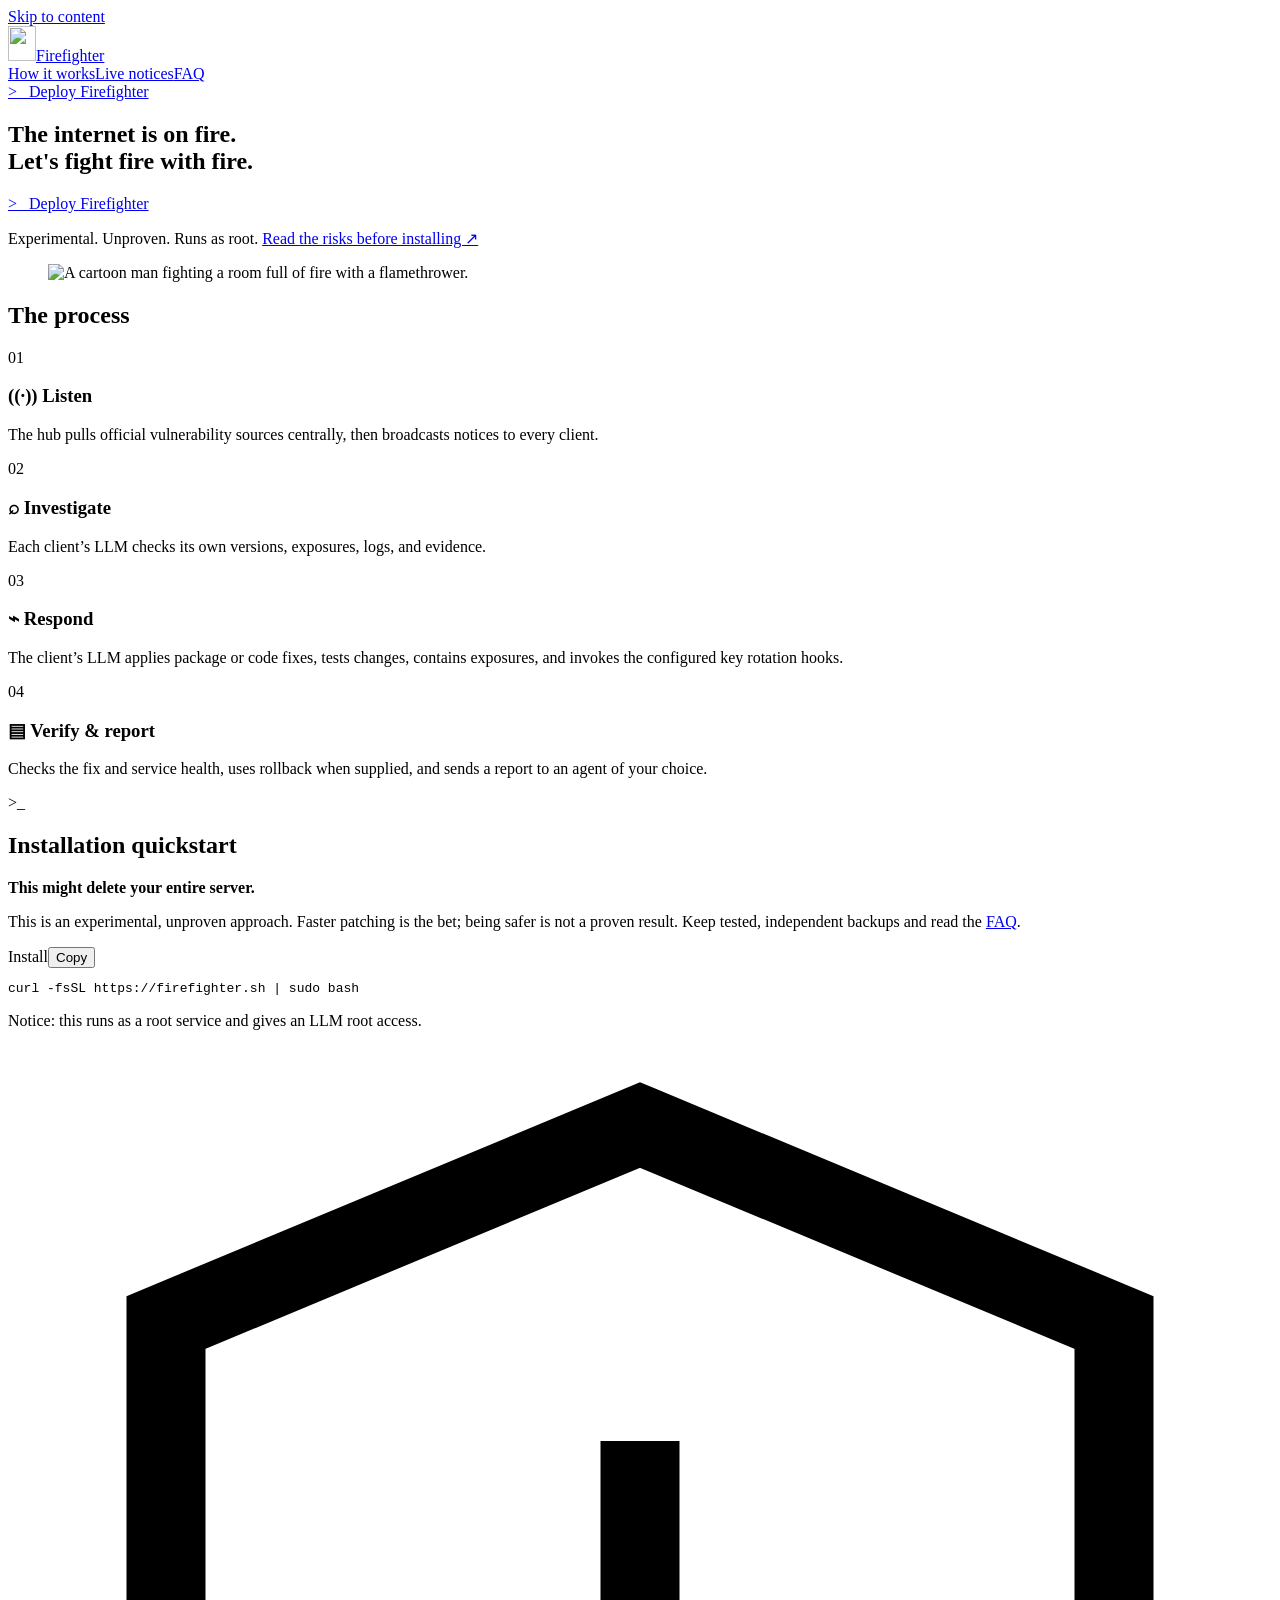
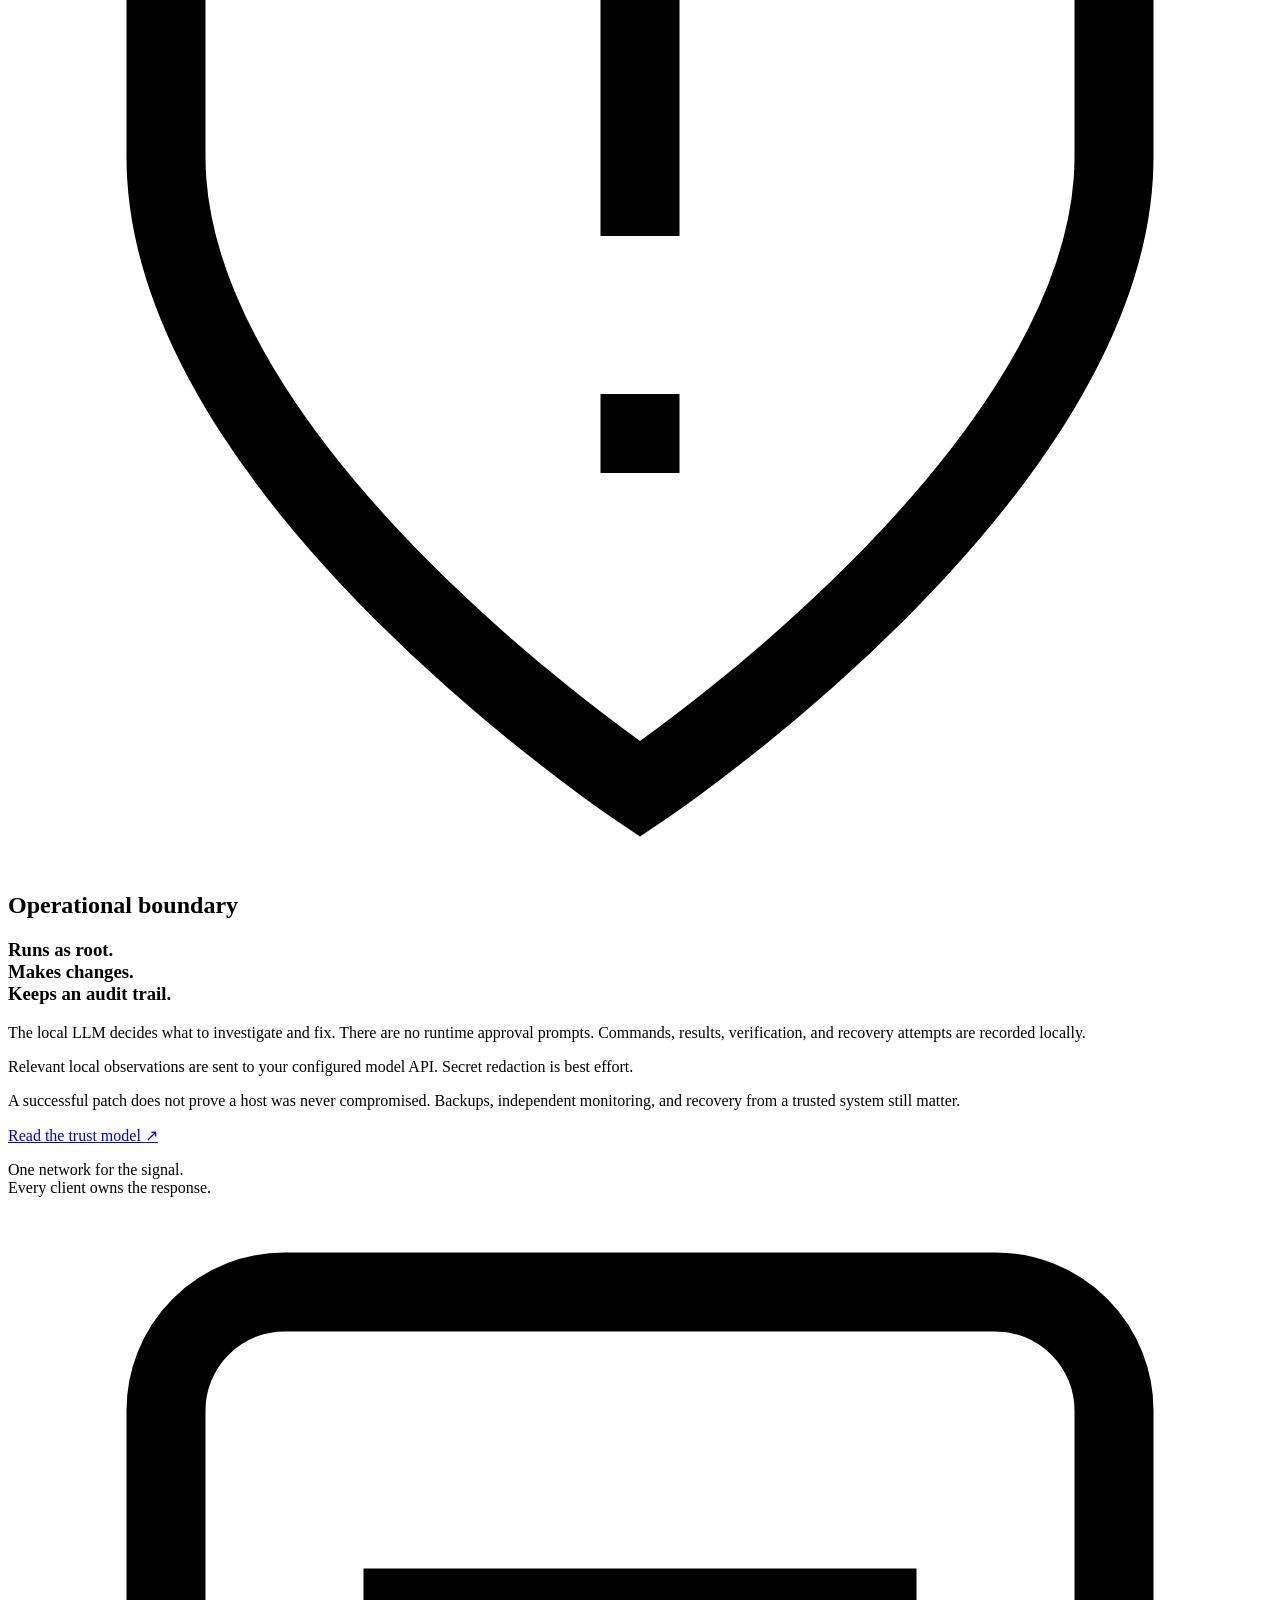
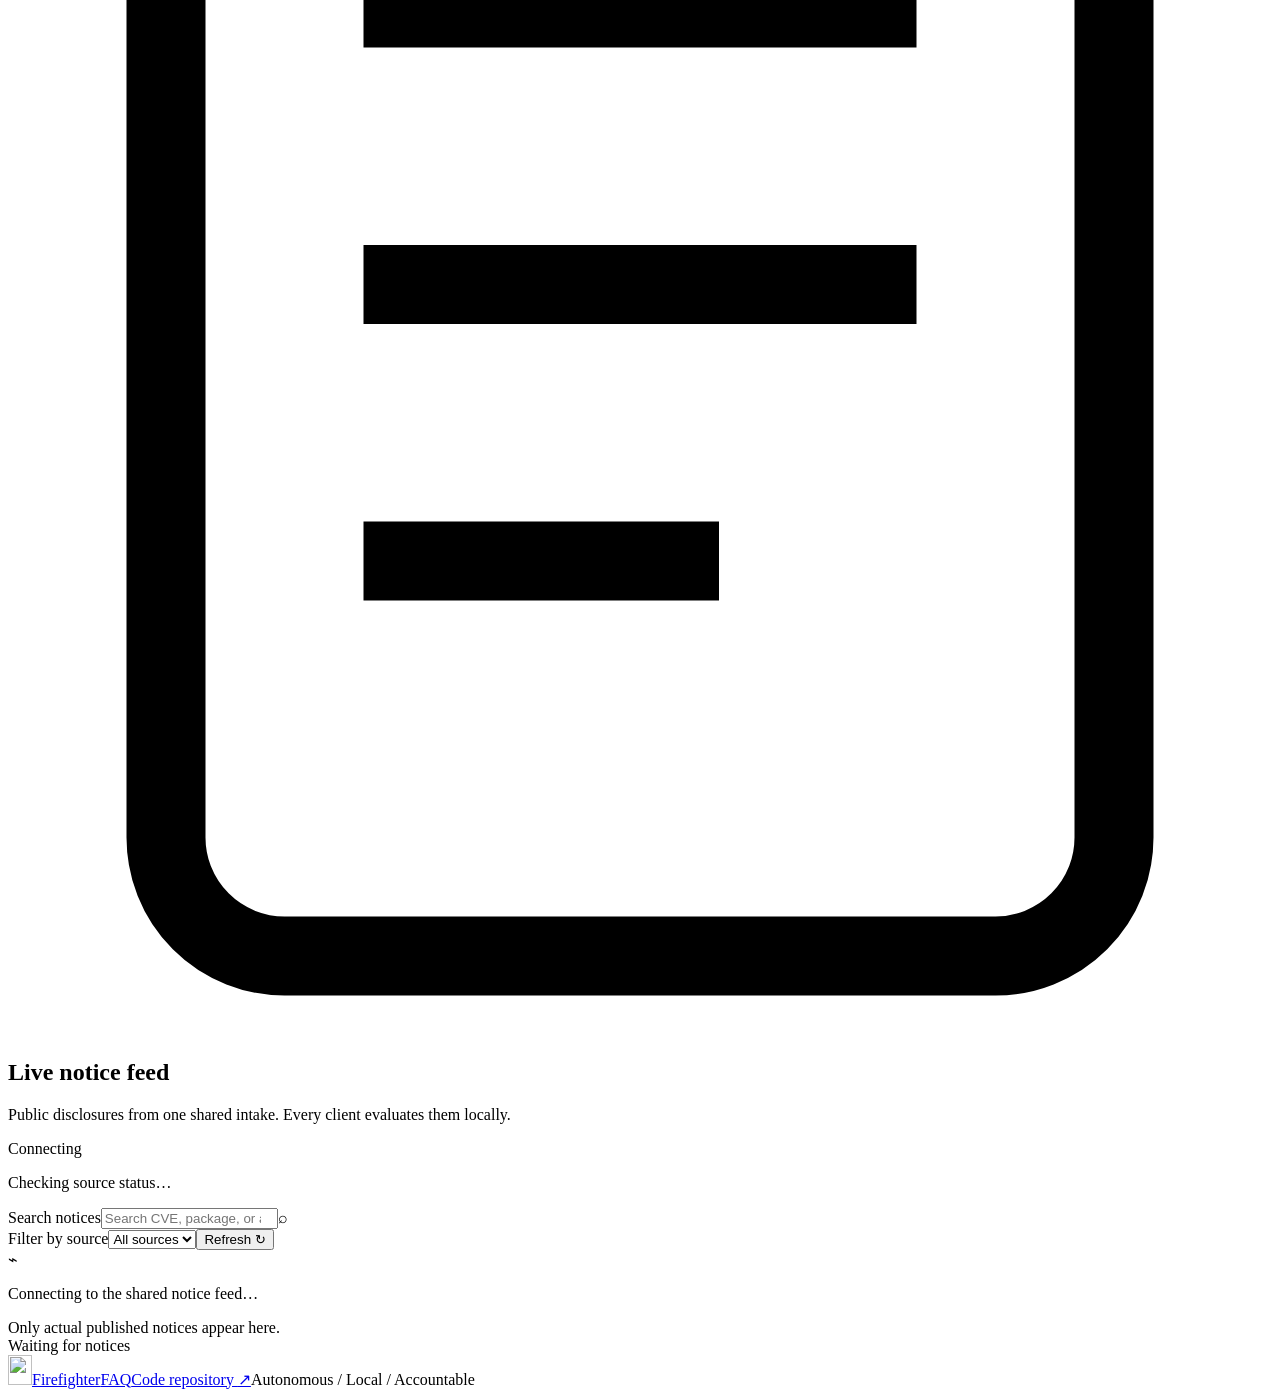
==== web/index.html @ e380c214 "Remove secondary homepage hero button" ====
<!doctype html>
<html lang="en">
<head>
  <meta charset="utf-8">
  <meta name="viewport" content="width=device-width, initial-scale=1">
  <meta name="theme-color" content="#10100e">
  <meta name="description" content="Firefighter is an autonomous defender. Shared vulnerability notices. Independent local investigation, patching, verification, and reporting.">
  <title>Firefighter</title>
  <link rel="icon" type="image/svg+xml" href="/assets/flame.svg">
  <link rel="stylesheet" href="/styles.css">
  <script src="/app.js" defer></script>
</head>
<body>
  <a class="skip-link" href="#main">Skip to content</a>
  <header class="site-header">
    <div class="header-inner">
      <a class="brand" href="#" aria-label="Firefighter home"><img src="/assets/flame.svg" width="28" height="35" alt=""><span>Firefighter</span></a>
      <nav aria-label="Main navigation"><a href="#how-it-works">How it works</a><a href="#live-notices">Live notices</a><a href="/faq/">FAQ</a></nav>
      <a class="button button-primary header-cta" href="#get-started"><span aria-hidden="true">&gt;_</span> Deploy Firefighter</a>
    </div>
  </header>

  <main id="main" class="container">
    <section class="hero" aria-labelledby="hero-title">
      <div class="hero-copy">
        <h1 id="hero-title">The internet is on fire.<br>Let's fight fire <span>with fire.</span></h1>
        <div class="hero-actions"><a class="button button-primary" href="#get-started"><span aria-hidden="true">&gt;_</span> Deploy Firefighter</a></div>
        <p class="hero-risk">Experimental. Unproven. Runs as root. <a href="/faq/">Read the risks before installing ↗</a></p>
      </div>
      <figure class="hero-art">
        <img src="/assets/fight-fire-with-fire.png" width="2048" height="2048" fetchpriority="high" alt="A cartoon man fighting a room full of fire with a flamethrower.">
      </figure>
    </section>


    <section class="process-section" id="how-it-works" aria-labelledby="process-title">
      <div class="process"><h2 class="eyebrow ruled" id="process-title">The process</h2><div class="process-steps">
        <article><span class="step-number">01</span><h3><span aria-hidden="true">((·))</span> Listen</h3><p>The hub pulls official vulnerability sources centrally, then broadcasts notices to every client.</p></article>
        <article><span class="step-number">02</span><h3><span aria-hidden="true">⌕</span> Investigate</h3><p>Each client’s LLM checks its own versions, exposures, logs, and evidence.</p></article>
        <article><span class="step-number">03</span><h3><span aria-hidden="true">⌁</span> Respond</h3><p>The client’s LLM applies package or code fixes, tests changes, contains exposures, and invokes the configured key rotation hooks.</p></article>
        <article><span class="step-number">04</span><h3><span aria-hidden="true">▤</span> Verify &amp; report</h3><p>Checks the fix and service health, uses rollback when supplied, and sends a report to an agent of your choice.</p></article>
      </div></div>
    </section>

    <section class="deployment" id="get-started" aria-labelledby="deployment-title">
      <div class="quickstart"><div class="section-heading"><span class="terminal-icon" aria-hidden="true">&gt;_</span><h2 class="eyebrow ruled" id="deployment-title">Installation quickstart</h2></div>
        <div class="install-warning"><strong>This might delete your entire server.</strong><p>This is an experimental, unproven approach. Faster patching is the bet; being safer is not a proven result. Keep tested, independent backups and read the <a href="/faq/">FAQ</a>.</p></div>
        <div class="setup-panel"><div class="code-heading"><span>Install</span><button type="button" class="copy-button" data-copy="install-code">Copy</button></div><pre><code id="install-code">curl -fsSL https://firefighter.sh | sudo bash</code></pre><p class="setup-note">Notice: this runs as a root service and gives an LLM root access.</p></div>
      </div>
      <aside class="operational-boundary"><div class="section-heading"><svg class="outline-icon" viewBox="0 0 32 36" aria-hidden="true"><path d="m16 2 12 5v11c0 8-12 16-12 16S4 26 4 18V7Z" fill="none" stroke="currentColor" stroke-width="2"/><path d="M16 10v10m0 4v2" stroke="currentColor" stroke-width="2"/></svg><h2 class="eyebrow ruled">Operational boundary</h2></div><h3>Runs as root.<br>Makes changes.<br>Keeps an audit trail.</h3><p>The local LLM decides what to investigate and fix. There are no runtime approval prompts. Commands, results, verification, and recovery attempts are recorded locally.</p><p>Relevant local observations are sent to your configured model API. Secret redaction is best effort.</p><p>A successful patch does not prove a host was never compromised. Backups, independent monitoring, and recovery from a trusted system still matter.</p><a class="text-link" href="https://github.com/jjcm/firefighter/blob/main/docs/threat-model.md" target="_blank" rel="noopener noreferrer">Read the trust model <span aria-hidden="true">↗</span></a></aside>
    </section>
    <section class="closing-line" aria-label="Architecture boundary"><p>One network for the signal.<br><span>Every client owns the response.</span></p></section>

    <section class="notice-panel" id="live-notices" aria-labelledby="notices-title">
      <div class="notice-heading"><div class="section-heading"><svg class="outline-icon" viewBox="0 0 32 36" aria-hidden="true"><g fill="none" stroke="currentColor" stroke-width="2"><rect x="4" y="2" width="24" height="32" rx="3"/><path d="M9 10h14M9 17h14M9 24h9"/></g></svg><div><h2 id="notices-title">Live notice feed</h2><p>Public disclosures from one shared intake. Every client evaluates them locally.</p></div></div><span class="feed-state" id="feed-state"><span class="status-dot pending" aria-hidden="true"></span>Connecting</span></div>
      <div class="feed-sources" aria-label="Active vulnerability sources"><div id="source-status-list" class="source-status-list"><p class="muted">Checking source status…</p></div></div>
      <div class="feed-controls"><div class="search-wrap"><label class="visually-hidden" for="notice-search">Search notices</label><input id="notice-search" type="search" placeholder="Search CVE, package, or advisory…" maxlength="120" autocomplete="off"><span aria-hidden="true">⌕</span></div><label class="visually-hidden" for="source-filter">Filter by source</label><select id="source-filter"><option value="">All sources</option></select><button id="refresh-notices" class="text-button" type="button">Refresh <span aria-hidden="true">↻</span></button></div>
      <div class="notice-list" id="notice-list"><div class="feed-placeholder"><span class="loading-mark" aria-hidden="true">⌁</span><p>Connecting to the shared notice feed…</p><span>Only actual published notices appear here.</span></div></div>
      <div class="feed-footer"><span id="feed-result" role="status" aria-live="polite">Waiting for notices</span><button id="show-more" class="text-button" type="button" hidden>Show more <span aria-hidden="true">↓</span></button></div>
      <noscript><p class="noscript">Enable JavaScript to view the live notice feed.</p></noscript>
    </section>
  </main>

  <footer class="container site-footer"><a class="brand" href="#"><img src="/assets/flame.svg" width="24" height="30" alt=""><span>Firefighter</span></a><a href="/faq/" class="footer-faq">FAQ</a><a href="https://github.com/jjcm/firefighter" target="_blank" rel="noopener noreferrer">Code repository <span aria-hidden="true">↗</span></a><span class="footer-motto">Autonomous / Local / Accountable</span></footer>
  <div class="visually-hidden" id="copy-status" role="status" aria-live="polite"></div>
</body>
</html>
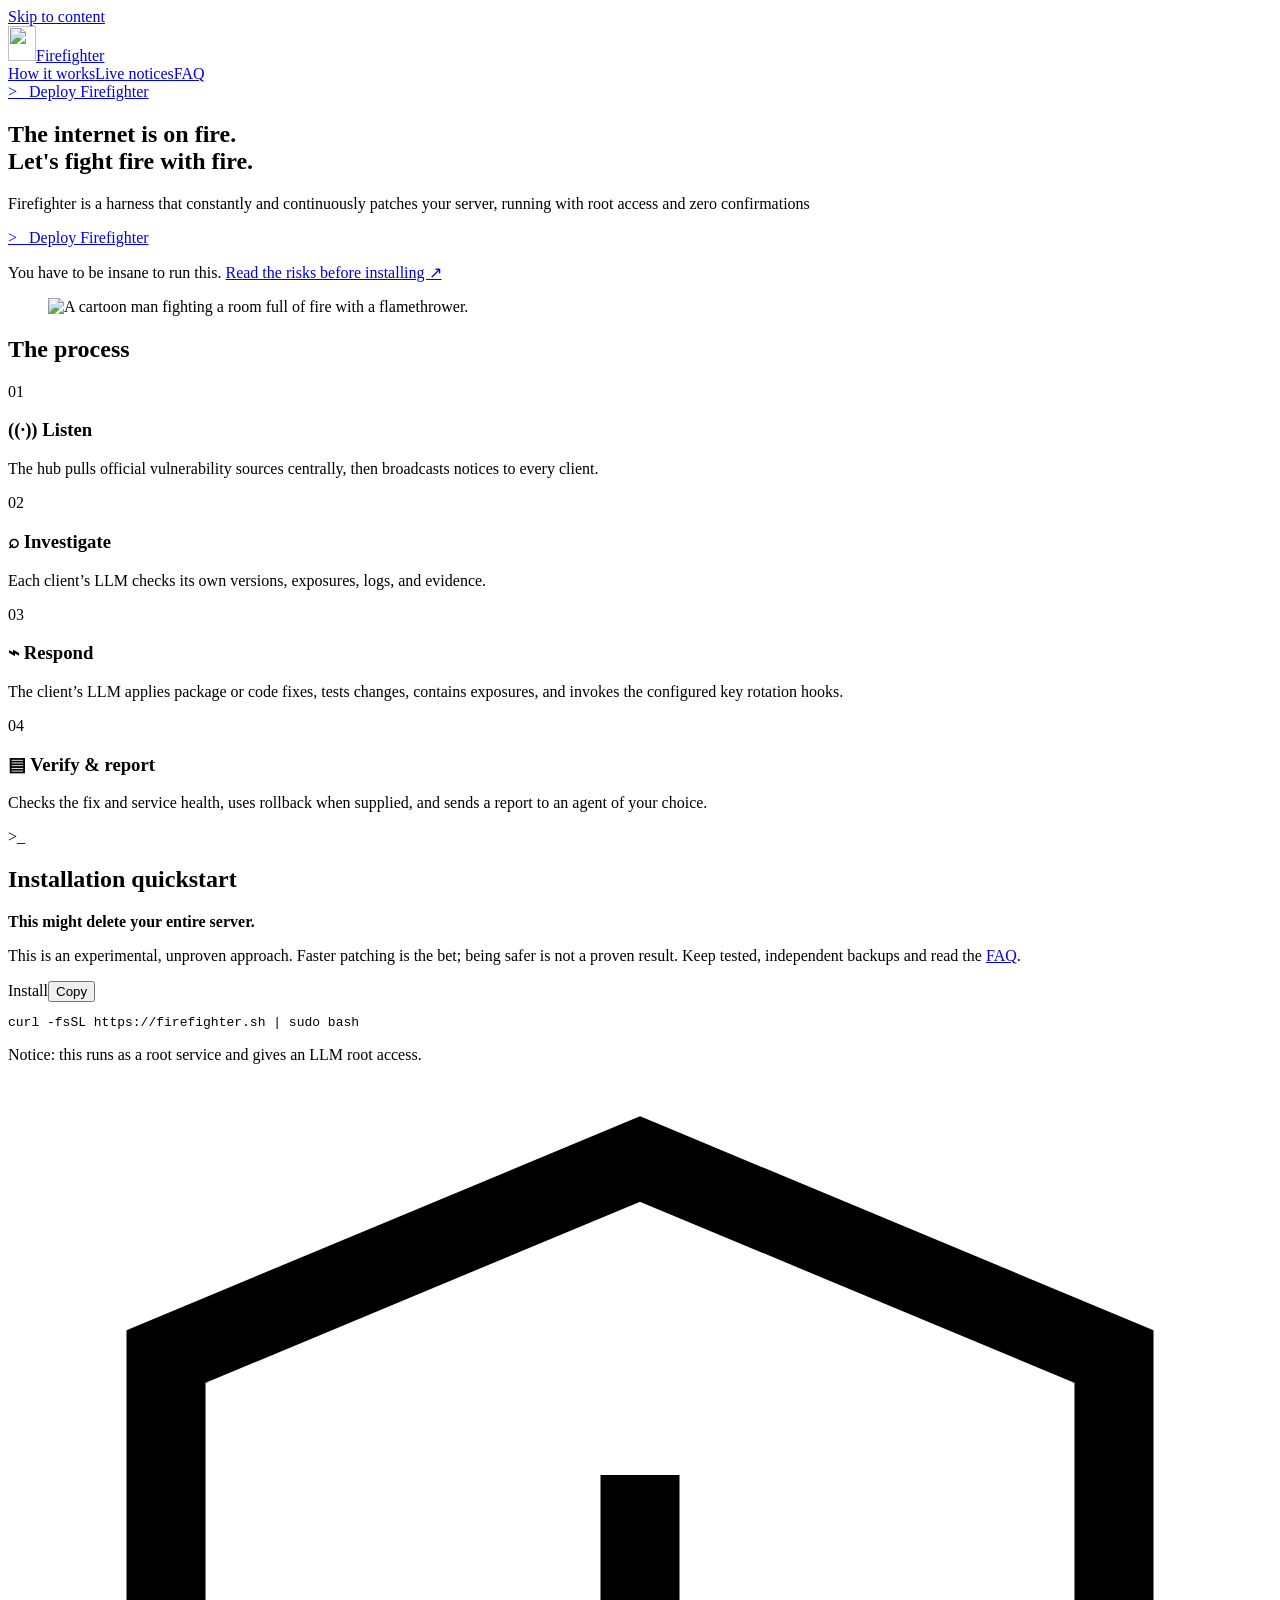
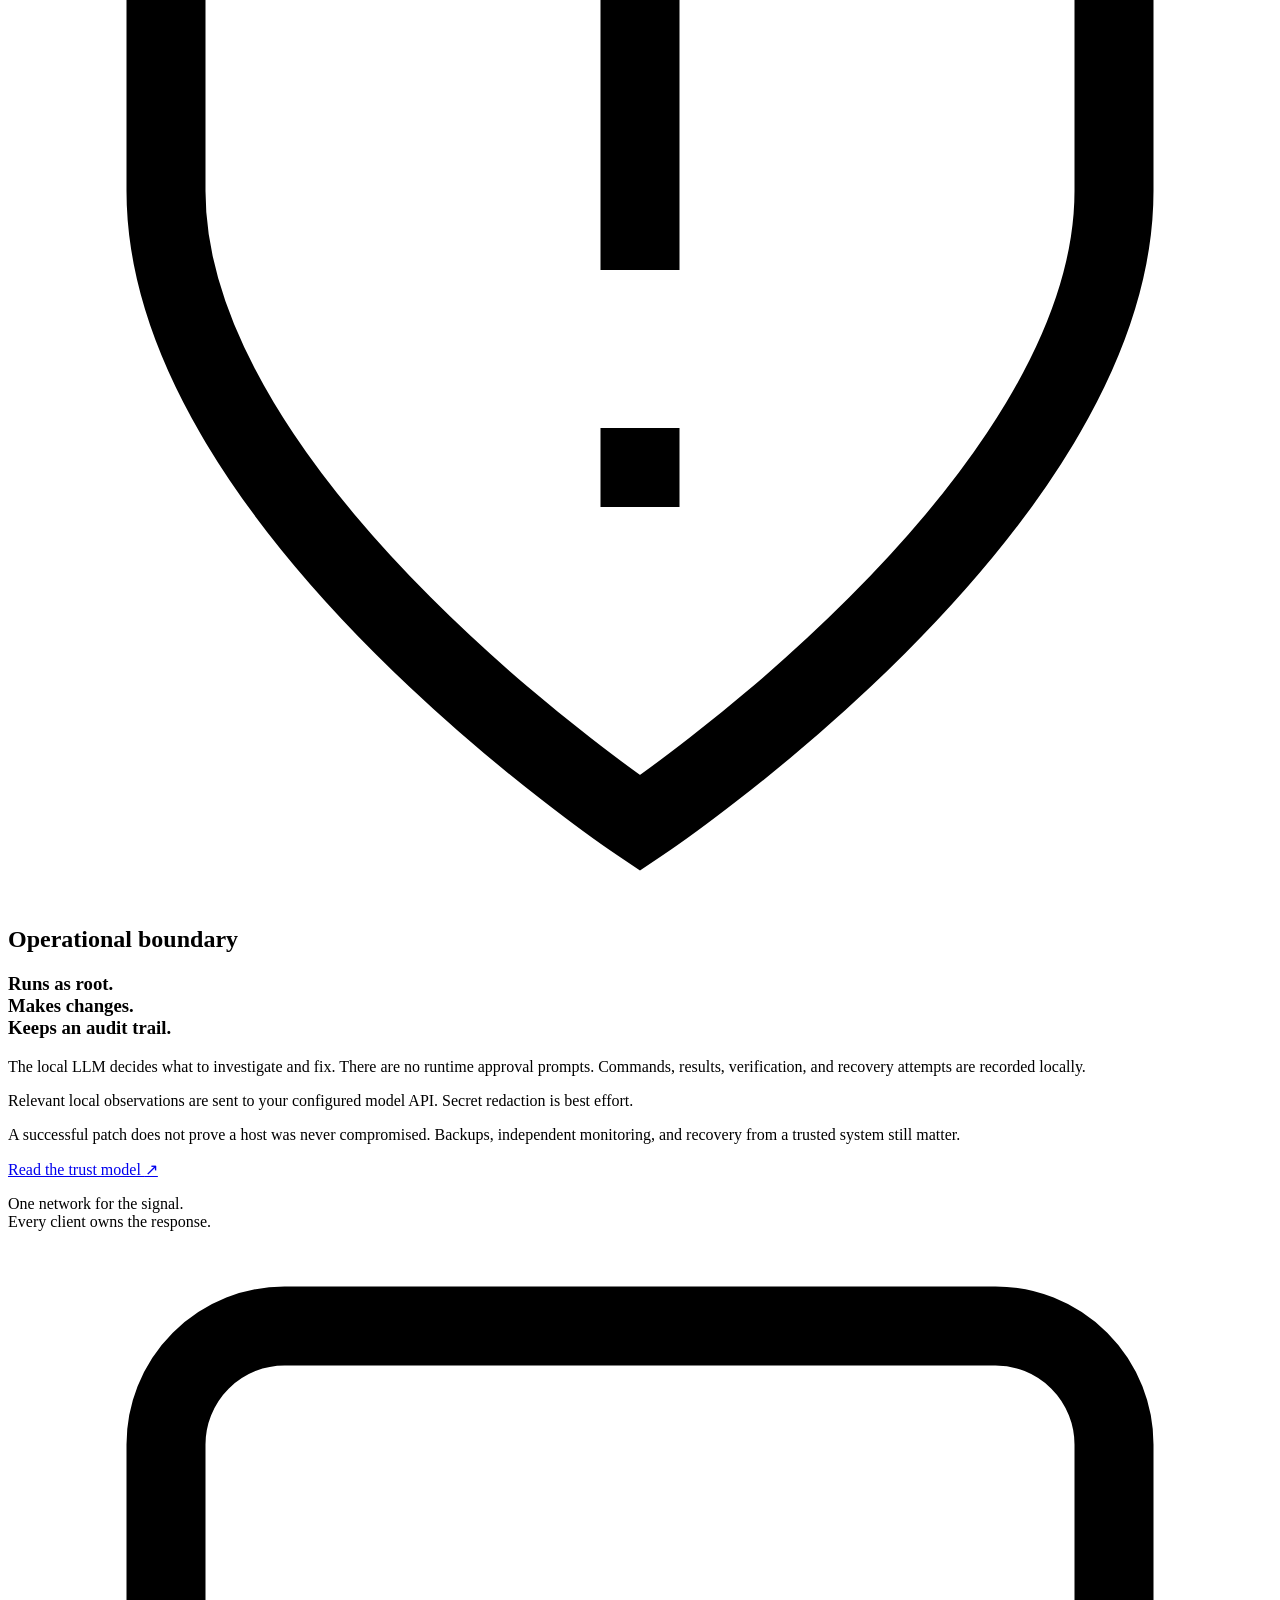
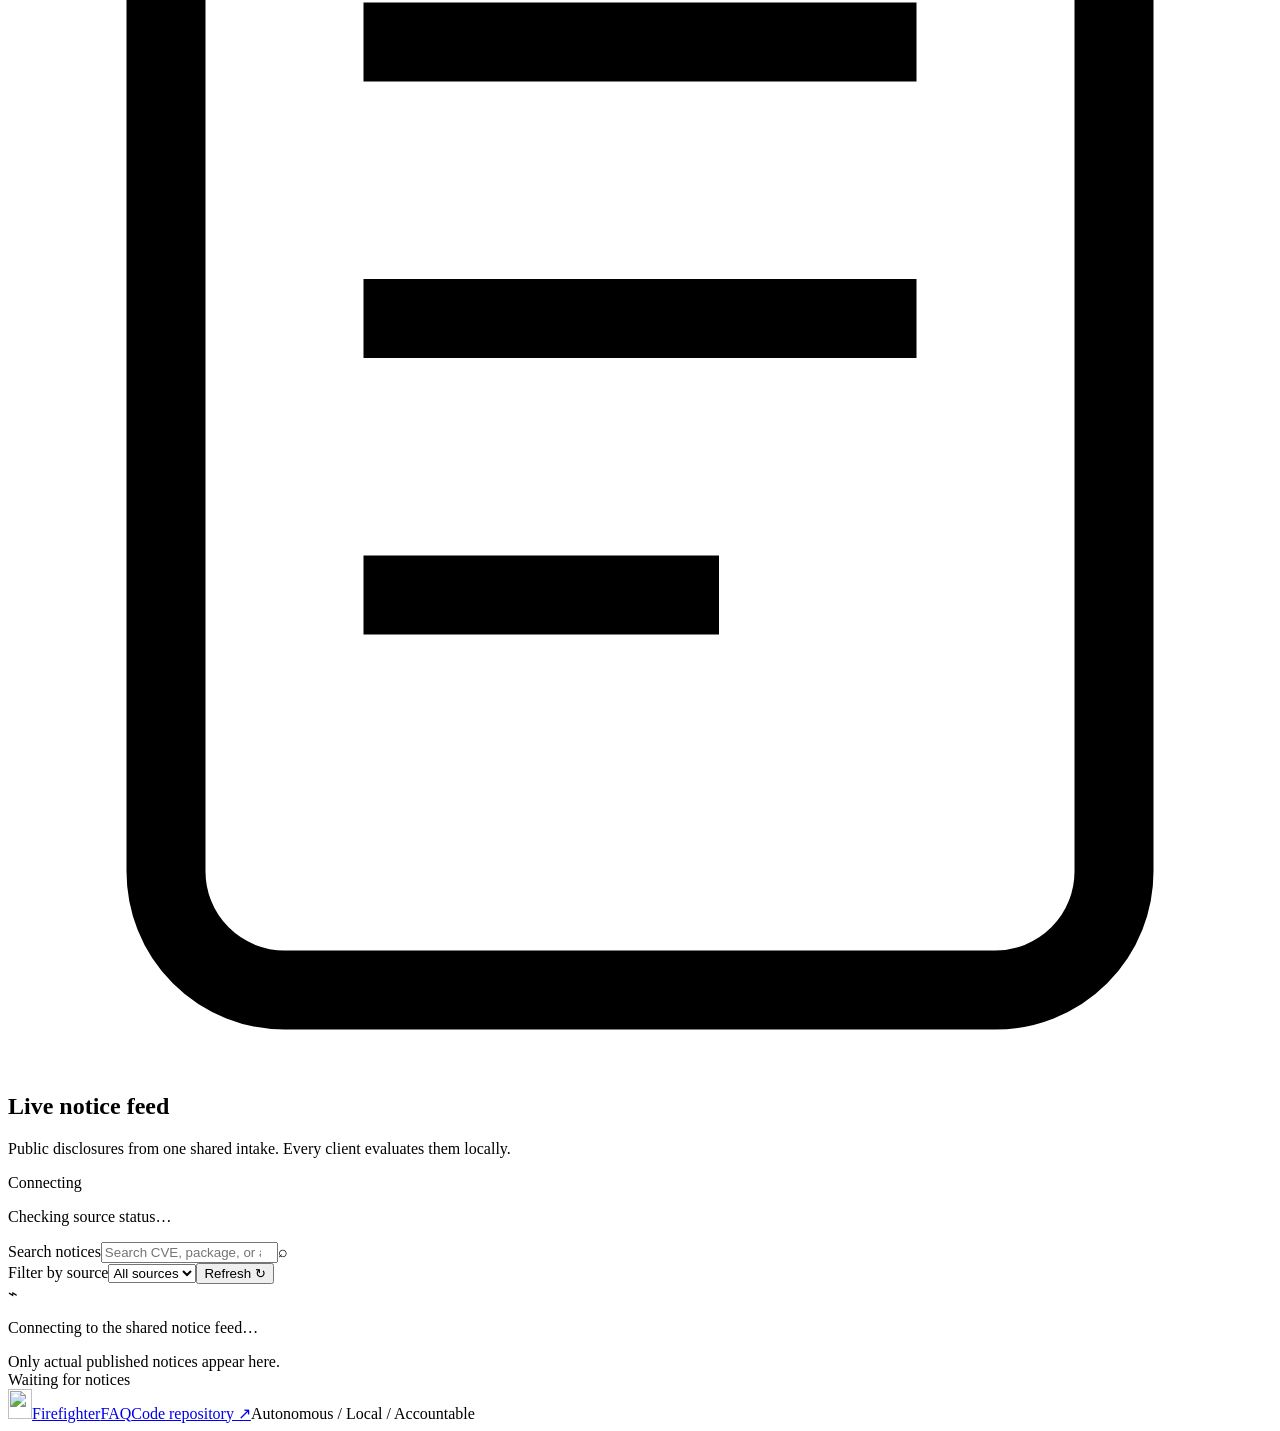
==== commit ff6bde94: "Add hero description and revise risk tagline" ====
--- a/web/index.html
+++ b/web/index.html
@@ -24,8 +24,9 @@
     <section class="hero" aria-labelledby="hero-title">
       <div class="hero-copy">
         <h1 id="hero-title">The internet is on fire.<br>Let's fight fire <span>with fire.</span></h1>
+        <p class="hero-description">Firefighter is a harness that constantly and continuously patches your server, running with root access and zero confirmations</p>
         <div class="hero-actions"><a class="button button-primary" href="#get-started"><span aria-hidden="true">&gt;_</span> Deploy Firefighter</a></div>
-        <p class="hero-risk">Experimental. Unproven. Runs as root. <a href="/faq/">Read the risks before installing ↗</a></p>
+        <p class="hero-risk">You have to be insane to run this. <a href="/faq/">Read the risks before installing ↗</a></p>
       </div>
       <figure class="hero-art">
         <img src="/assets/fight-fire-with-fire.png" width="2048" height="2048" fetchpriority="high" alt="A cartoon man fighting a room full of fire with a flamethrower.">
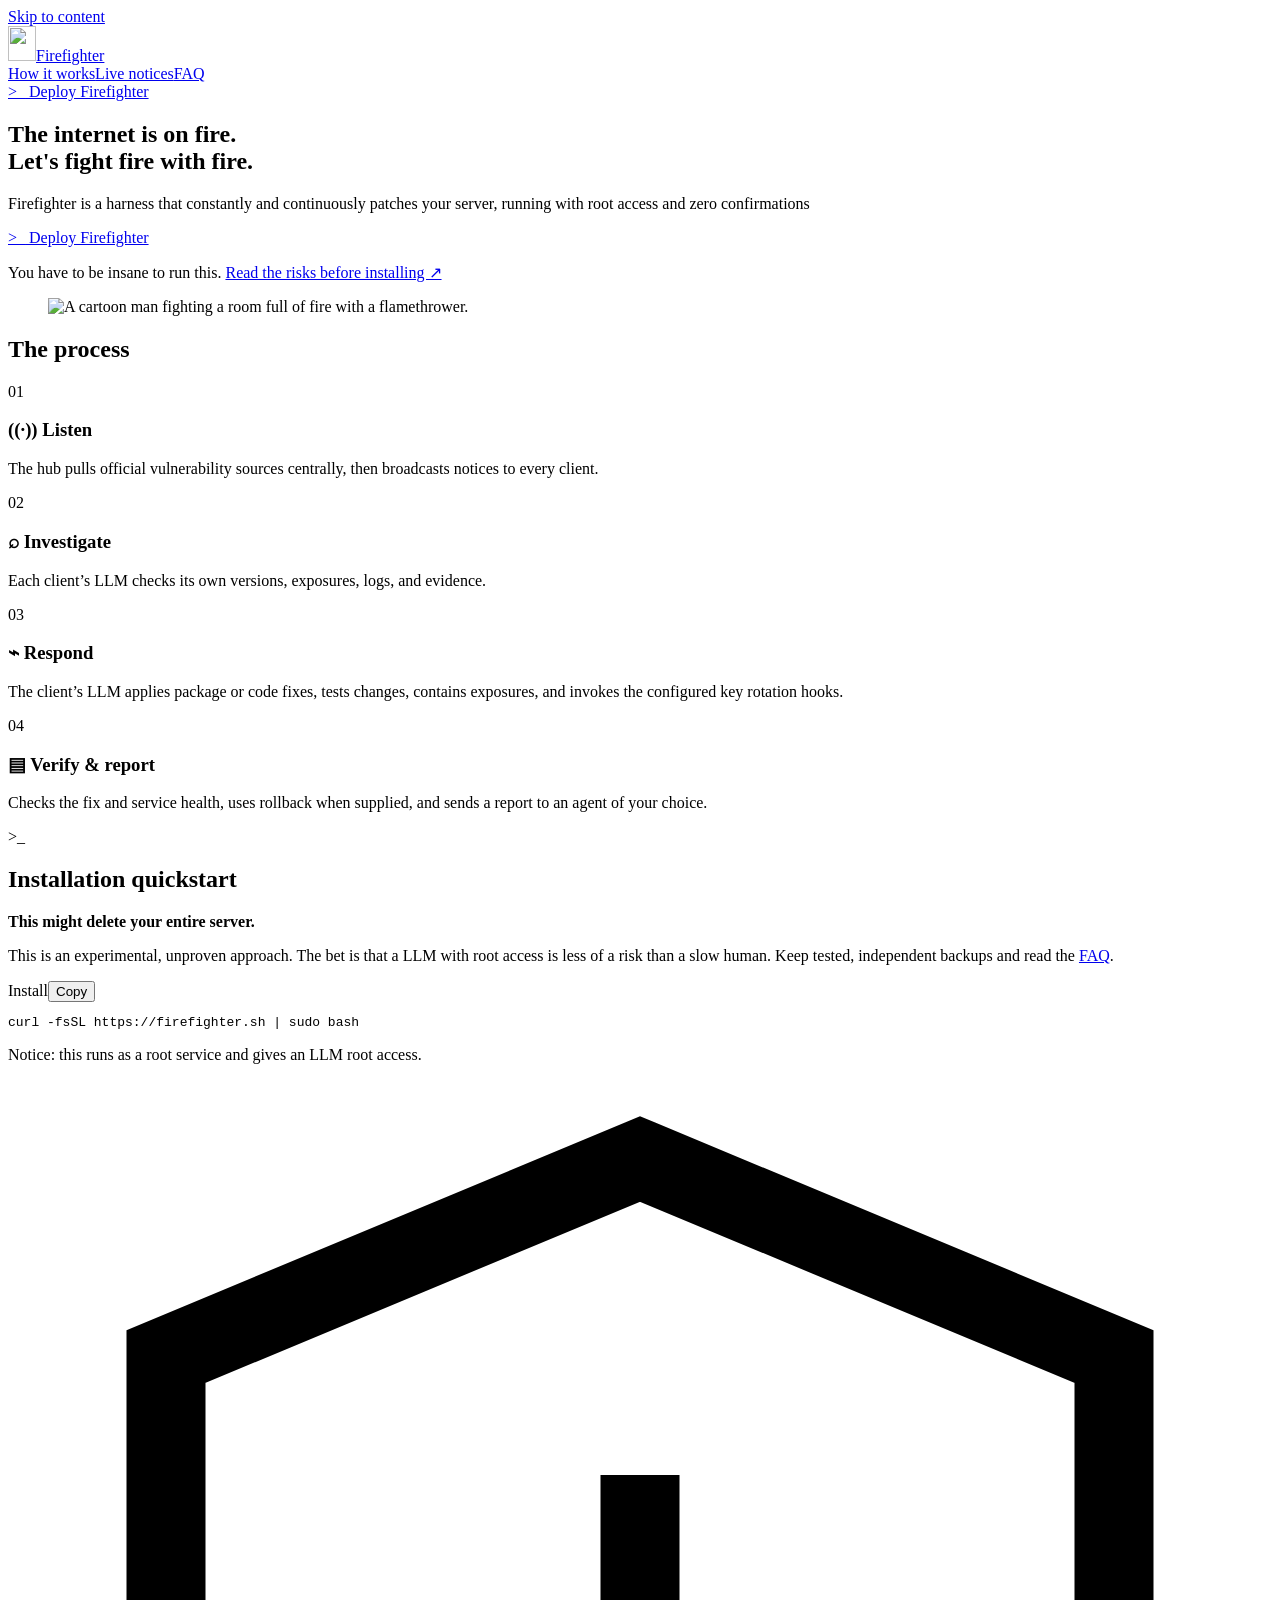
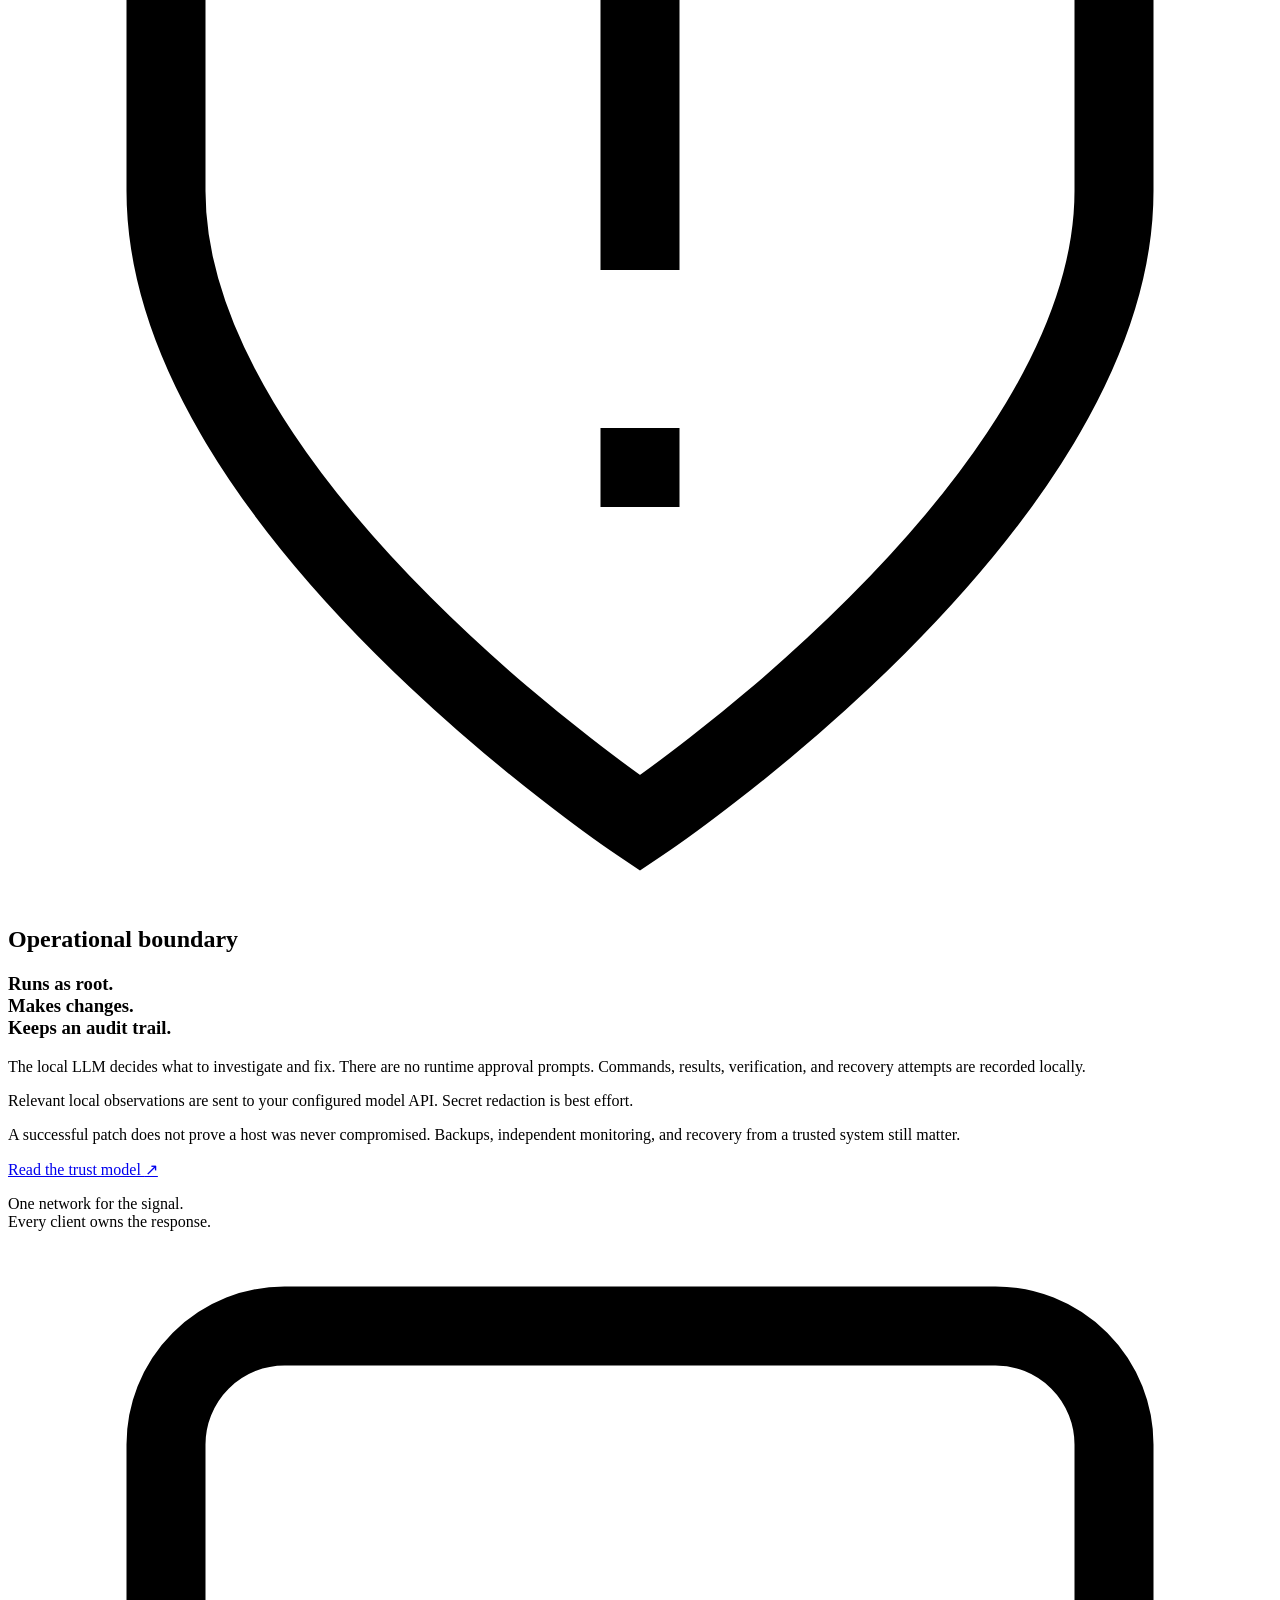
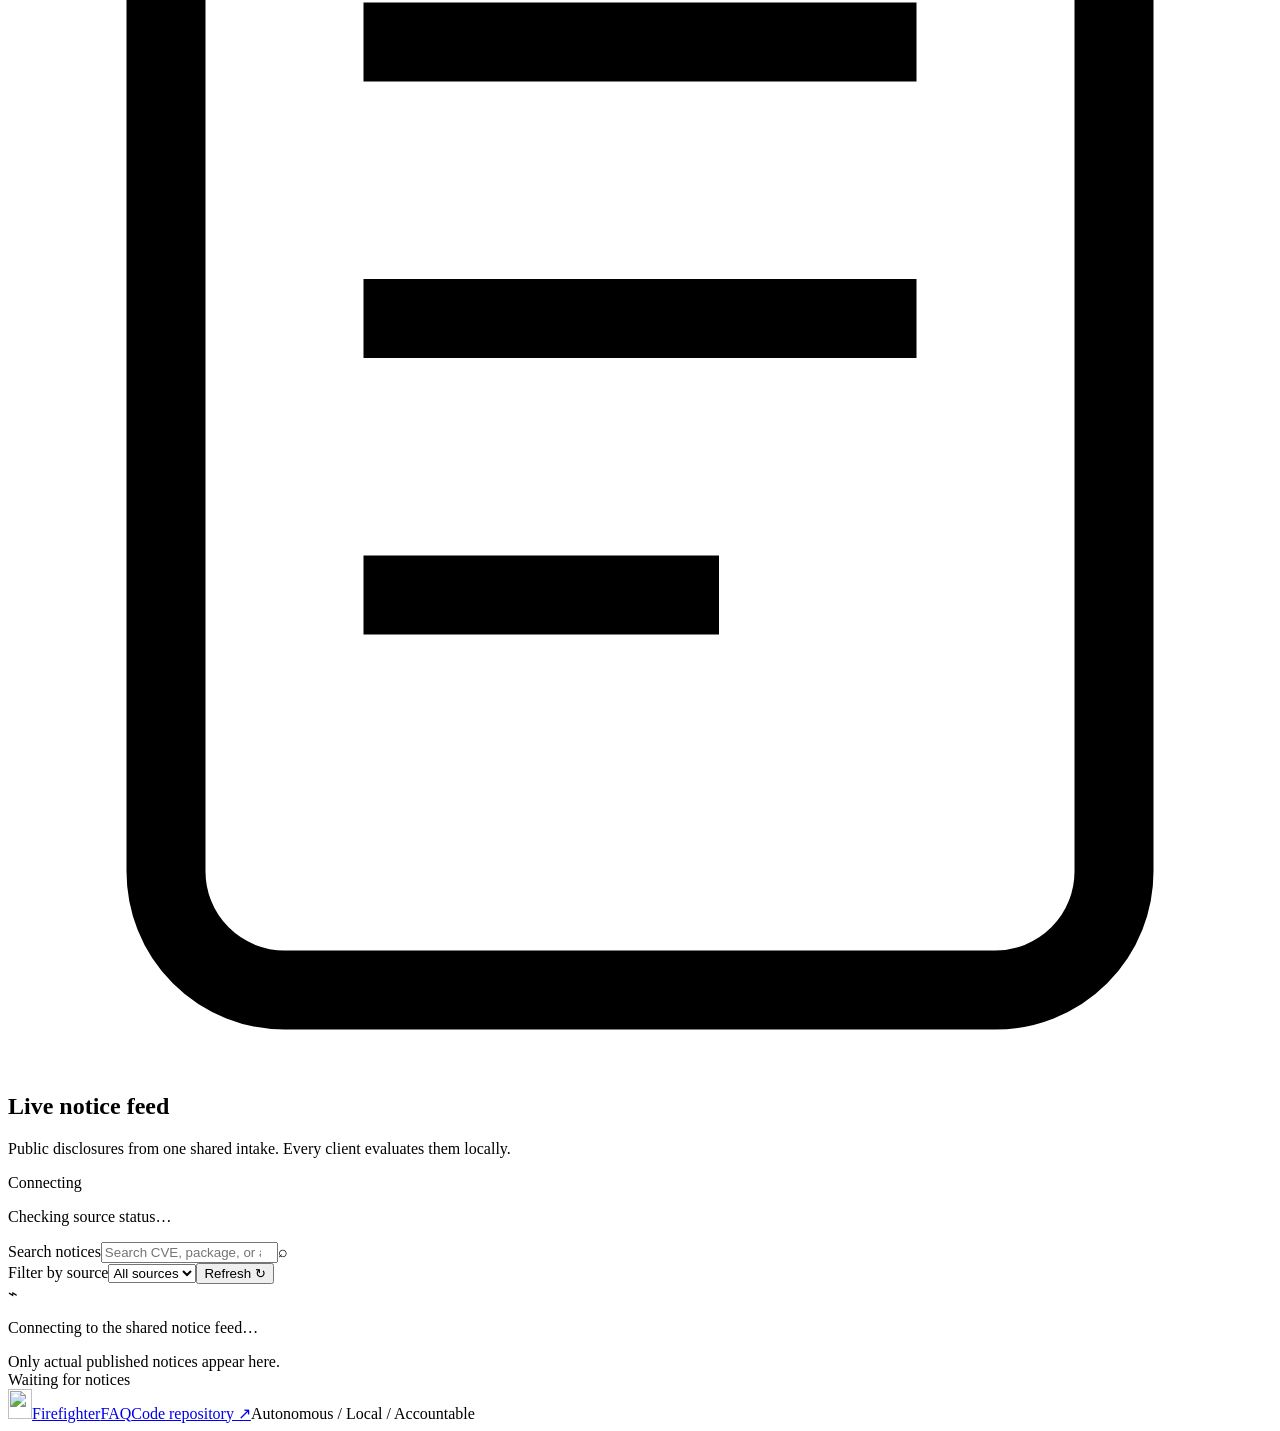
==== commit a94cfd81: "Revise installation risk hypothesis copy" ====
--- a/web/index.html
+++ b/web/index.html
@@ -45,7 +45,7 @@
 
     <section class="deployment" id="get-started" aria-labelledby="deployment-title">
       <div class="quickstart"><div class="section-heading"><span class="terminal-icon" aria-hidden="true">&gt;_</span><h2 class="eyebrow ruled" id="deployment-title">Installation quickstart</h2></div>
-        <div class="install-warning"><strong>This might delete your entire server.</strong><p>This is an experimental, unproven approach. Faster patching is the bet; being safer is not a proven result. Keep tested, independent backups and read the <a href="/faq/">FAQ</a>.</p></div>
+        <div class="install-warning"><strong>This might delete your entire server.</strong><p>This is an experimental, unproven approach. The bet is that a LLM with root access is less of a risk than a slow human. Keep tested, independent backups and read the <a href="/faq/">FAQ</a>.</p></div>
         <div class="setup-panel"><div class="code-heading"><span>Install</span><button type="button" class="copy-button" data-copy="install-code">Copy</button></div><pre><code id="install-code">curl -fsSL https://firefighter.sh | sudo bash</code></pre><p class="setup-note">Notice: this runs as a root service and gives an LLM root access.</p></div>
       </div>
       <aside class="operational-boundary"><div class="section-heading"><svg class="outline-icon" viewBox="0 0 32 36" aria-hidden="true"><path d="m16 2 12 5v11c0 8-12 16-12 16S4 26 4 18V7Z" fill="none" stroke="currentColor" stroke-width="2"/><path d="M16 10v10m0 4v2" stroke="currentColor" stroke-width="2"/></svg><h2 class="eyebrow ruled">Operational boundary</h2></div><h3>Runs as root.<br>Makes changes.<br>Keeps an audit trail.</h3><p>The local LLM decides what to investigate and fix. There are no runtime approval prompts. Commands, results, verification, and recovery attempts are recorded locally.</p><p>Relevant local observations are sent to your configured model API. Secret redaction is best effort.</p><p>A successful patch does not prove a host was never compromised. Backups, independent monitoring, and recovery from a trusted system still matter.</p><a class="text-link" href="https://github.com/jjcm/firefighter/blob/main/docs/threat-model.md" target="_blank" rel="noopener noreferrer">Read the trust model <span aria-hidden="true">↗</span></a></aside>
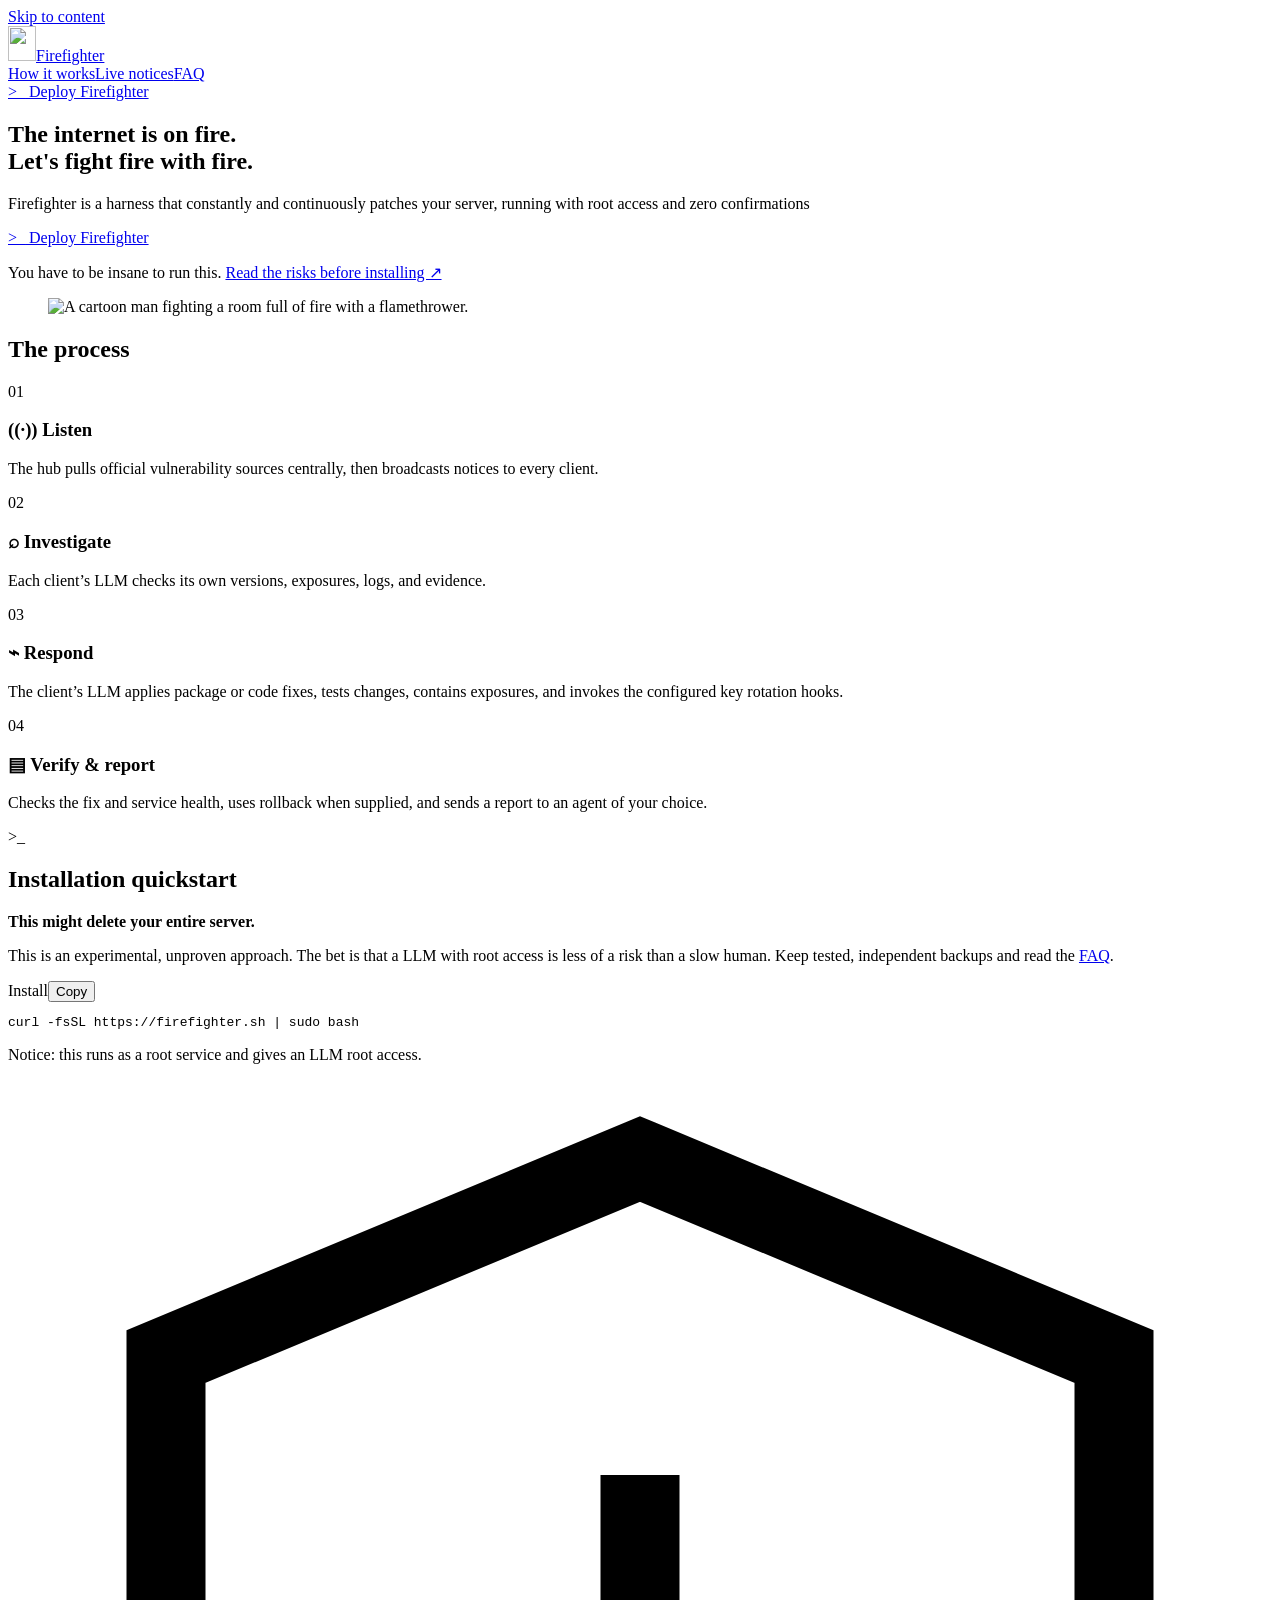
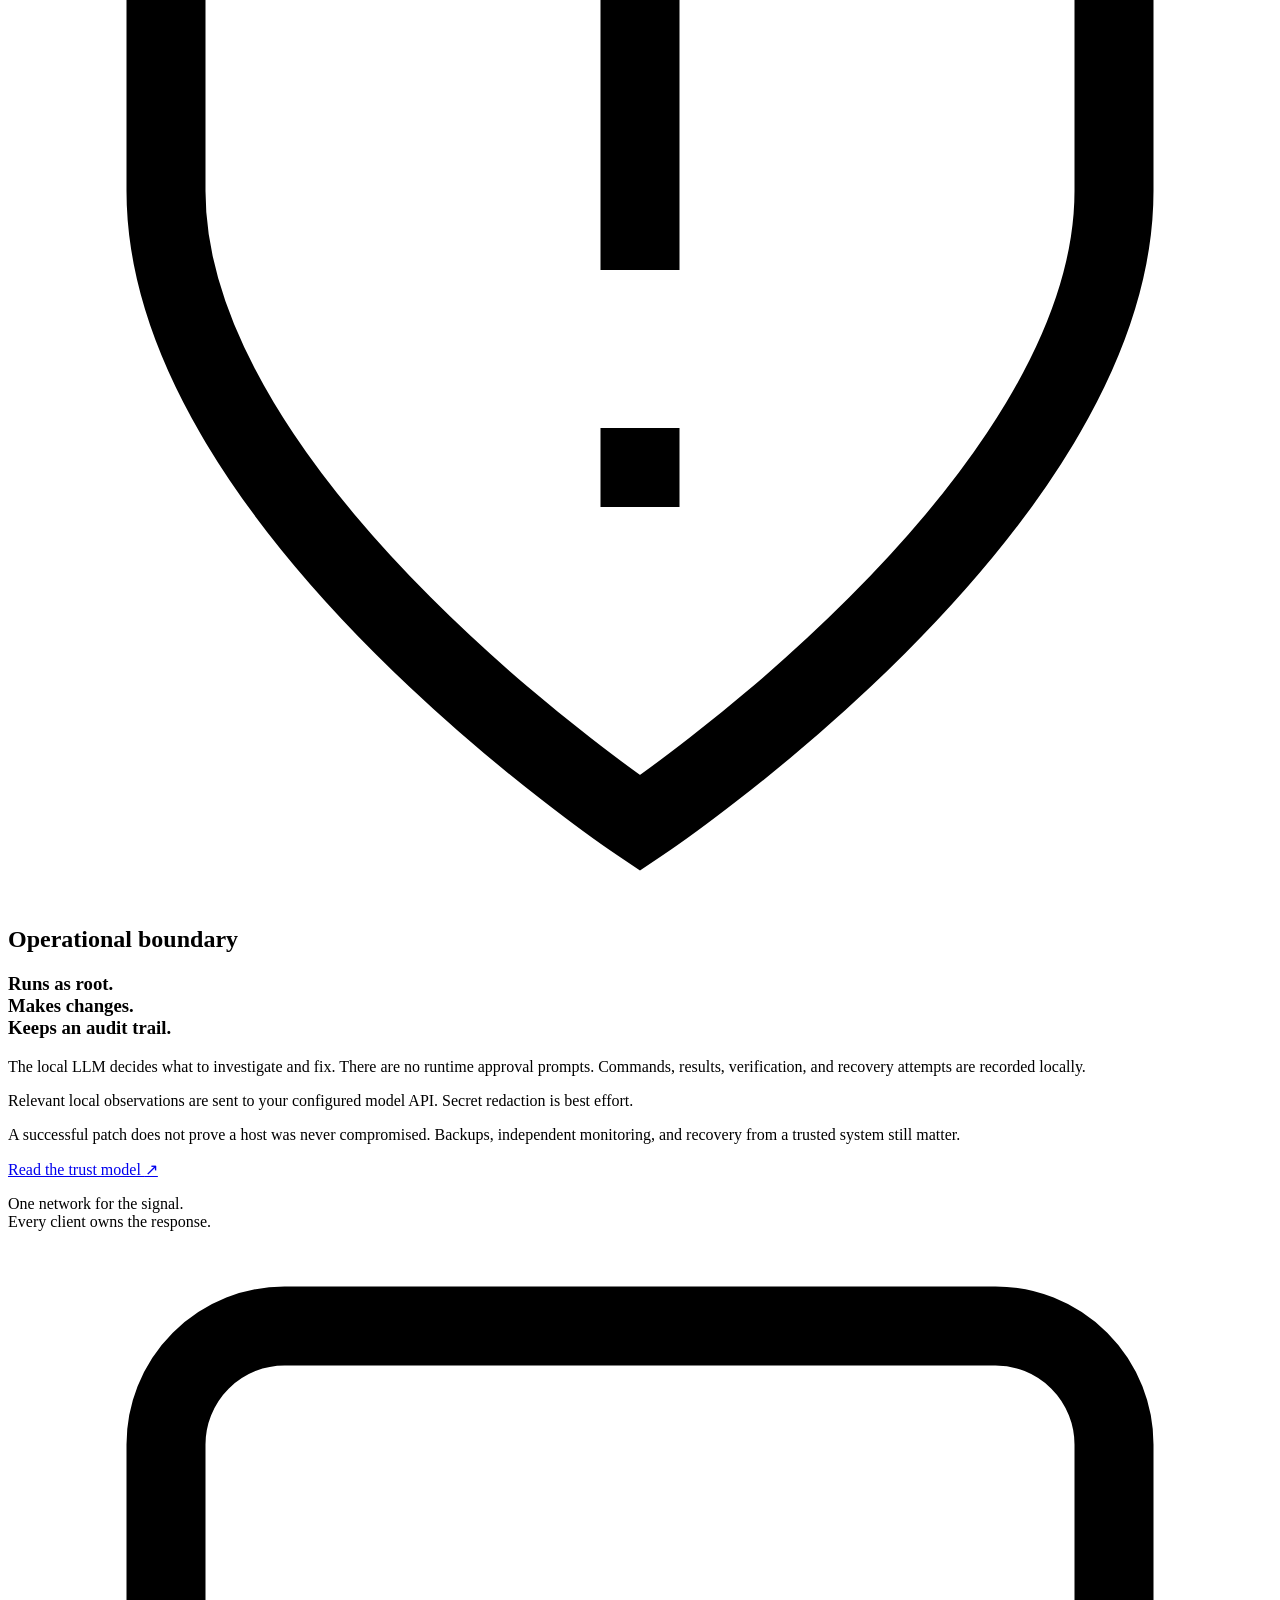
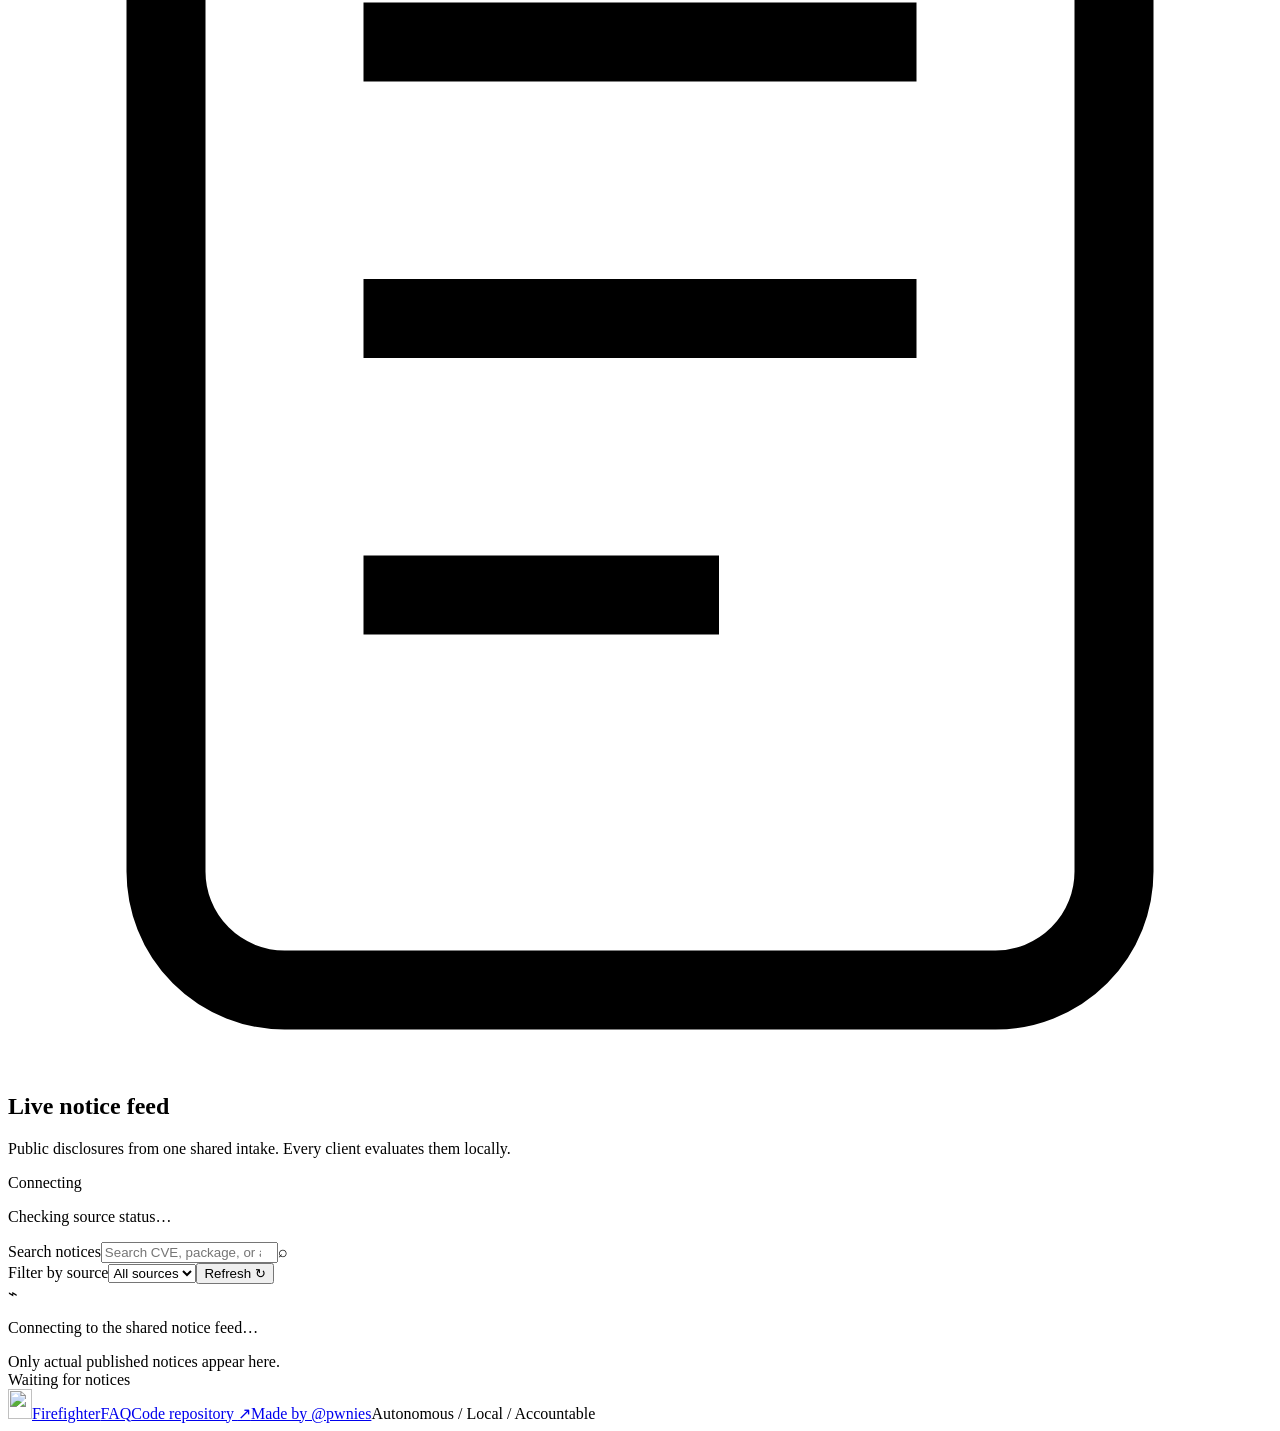
==== commit 81675ddf: "Add linked author credit to the footer" ====
--- a/web/index.html
+++ b/web/index.html
@@ -62,7 +62,7 @@
     </section>
   </main>
 
-  <footer class="container site-footer"><a class="brand" href="#"><img src="/assets/flame.svg" width="24" height="30" alt=""><span>Firefighter</span></a><a href="/faq/" class="footer-faq">FAQ</a><a href="https://github.com/jjcm/firefighter" target="_blank" rel="noopener noreferrer">Code repository <span aria-hidden="true">↗</span></a><span class="footer-motto">Autonomous / Local / Accountable</span></footer>
+  <footer class="container site-footer"><a class="brand" href="#"><img src="/assets/flame.svg" width="24" height="30" alt=""><span>Firefighter</span></a><a href="/faq/" class="footer-faq">FAQ</a><a href="https://github.com/jjcm/firefighter" target="_blank" rel="noopener noreferrer">Code repository <span aria-hidden="true">↗</span></a><a class="footer-credit" href="https://x.com/pwnies" target="_blank" rel="noopener noreferrer">Made by @pwnies</a><span class="footer-motto">Autonomous / Local / Accountable</span></footer>
   <div class="visually-hidden" id="copy-status" role="status" aria-live="polite"></div>
 </body>
 </html>
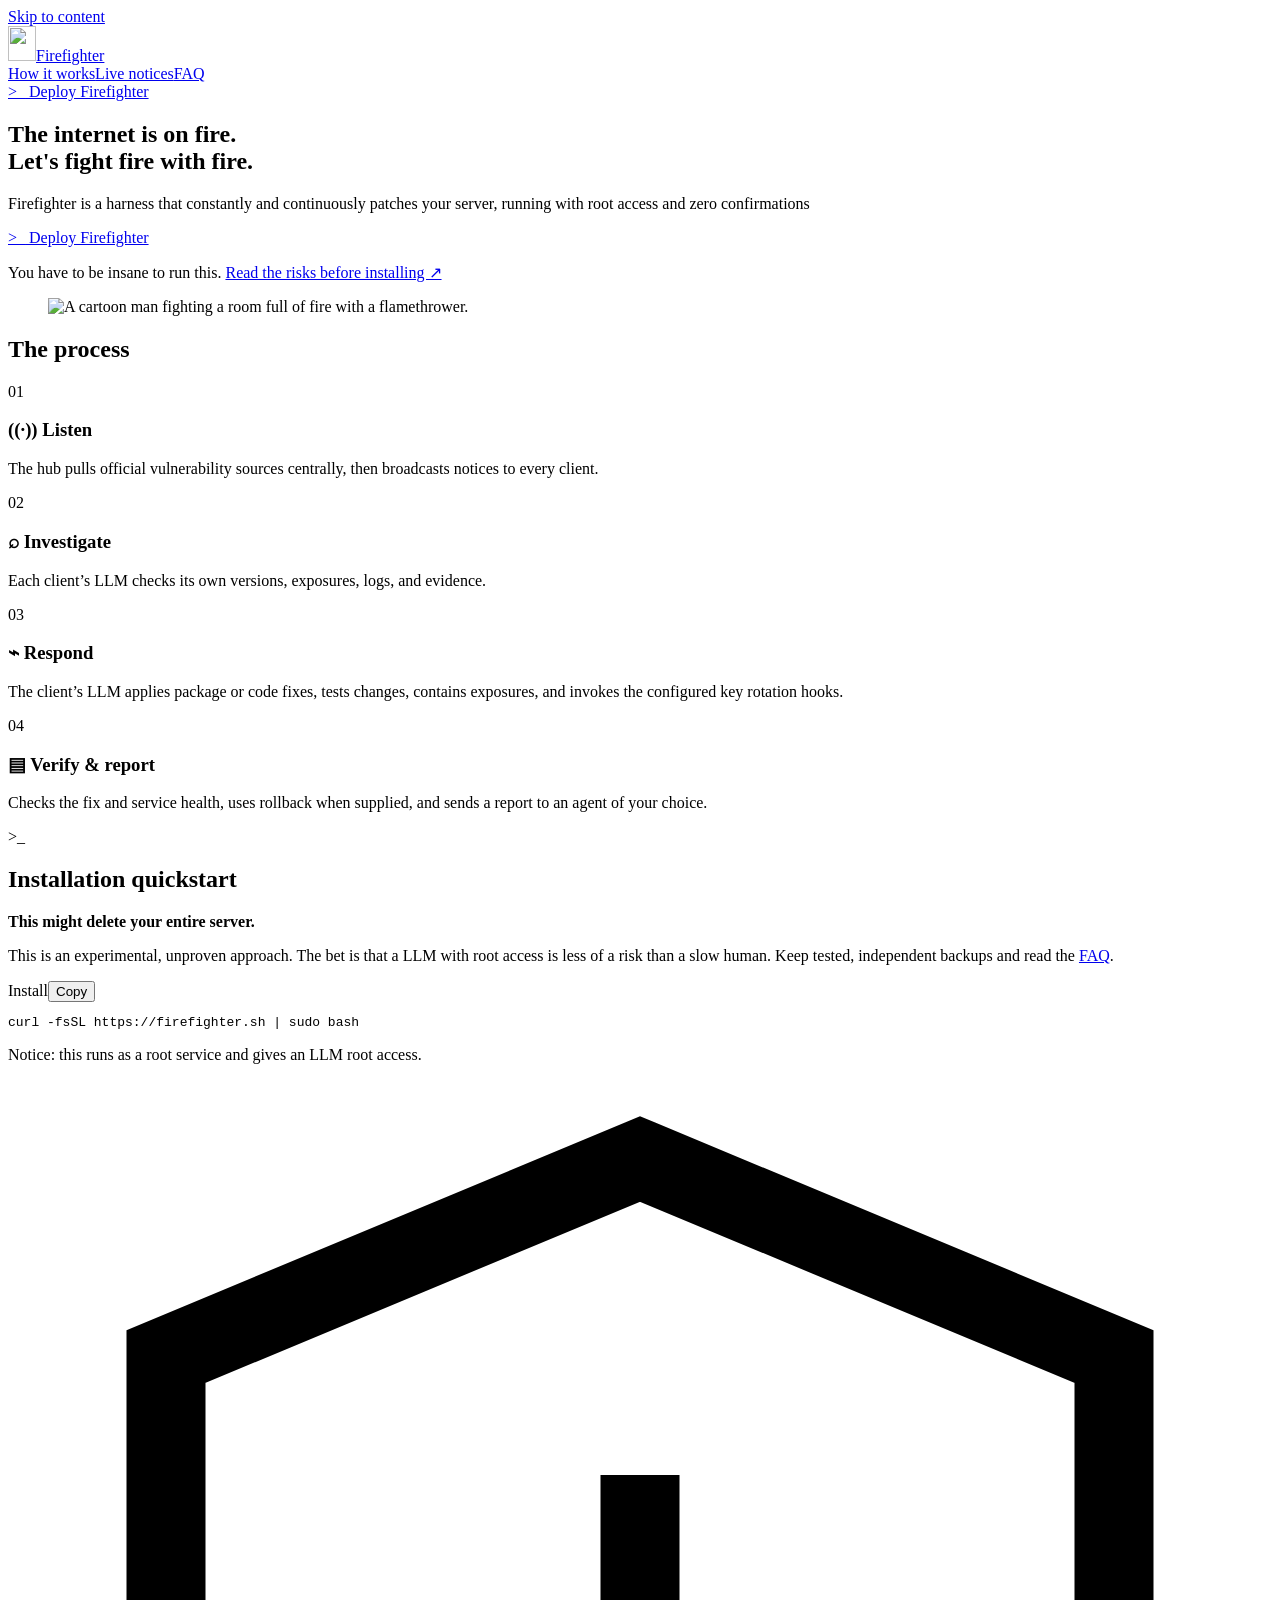
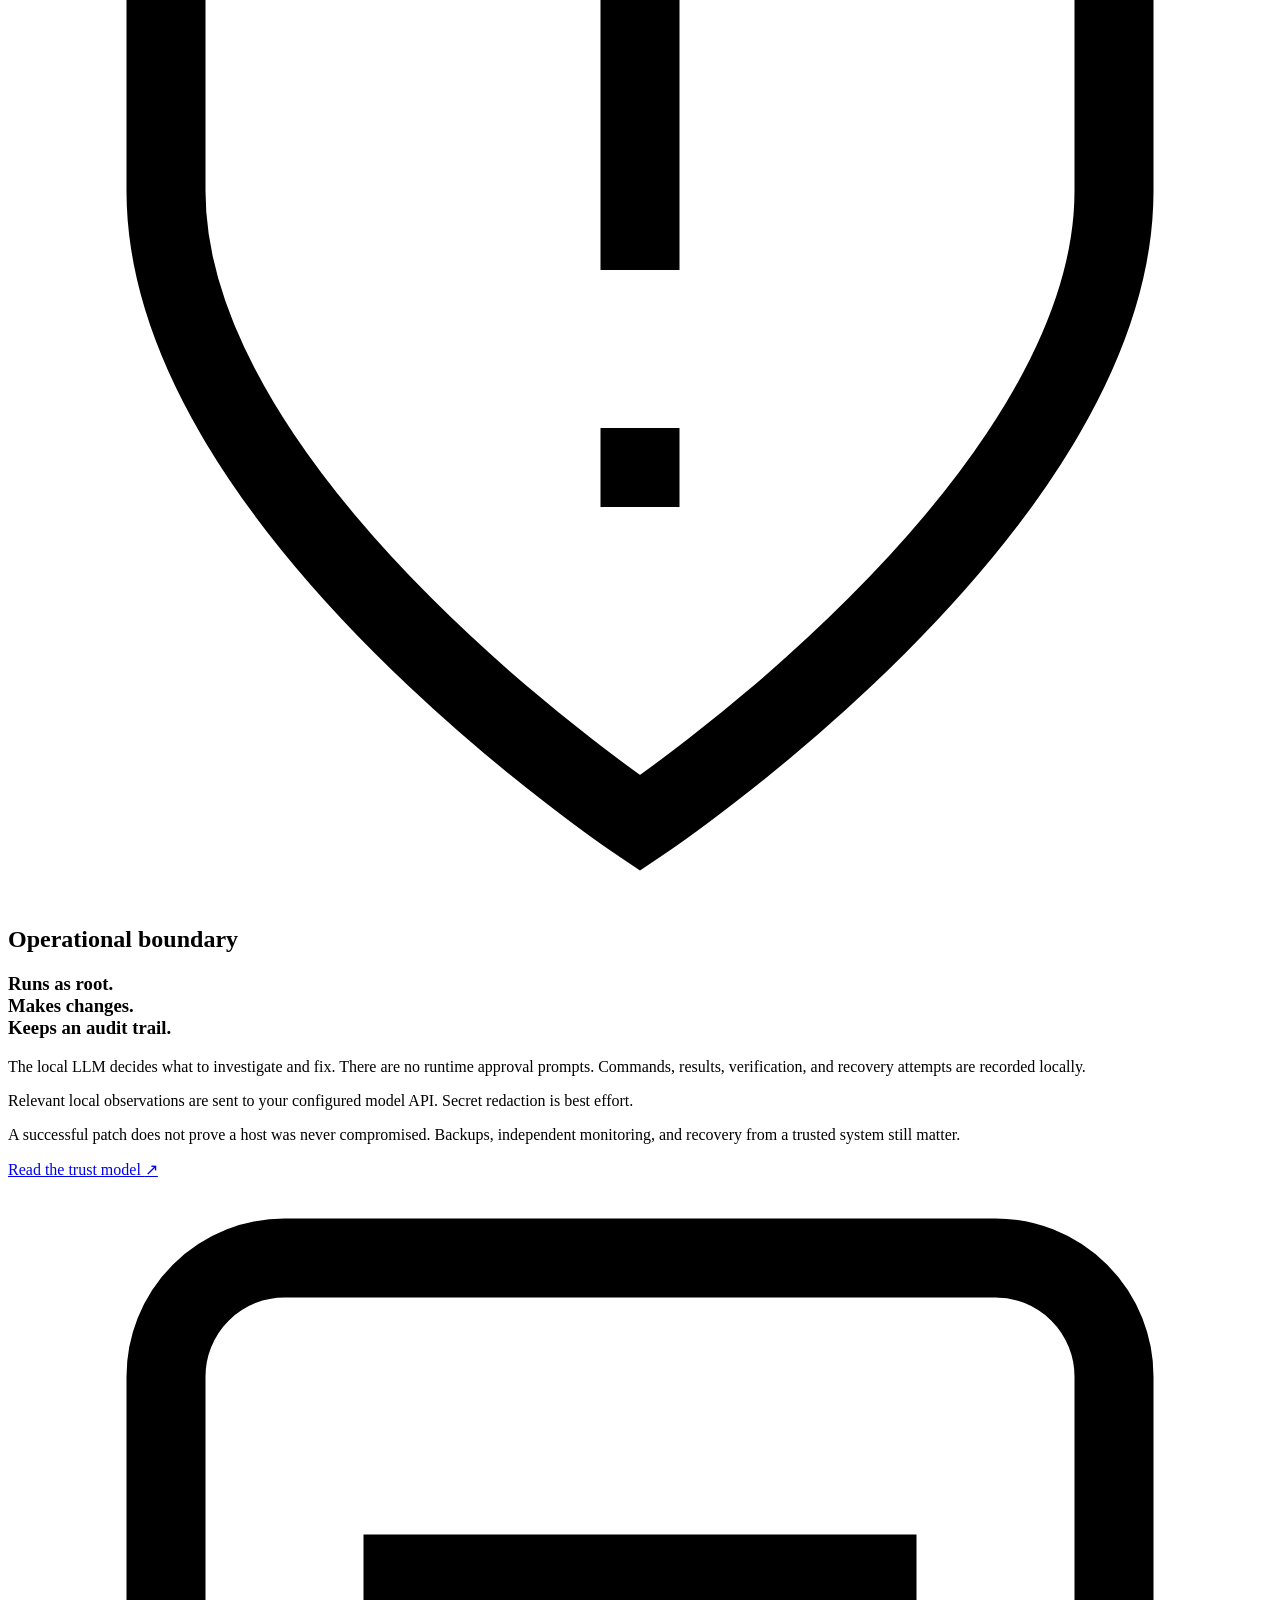
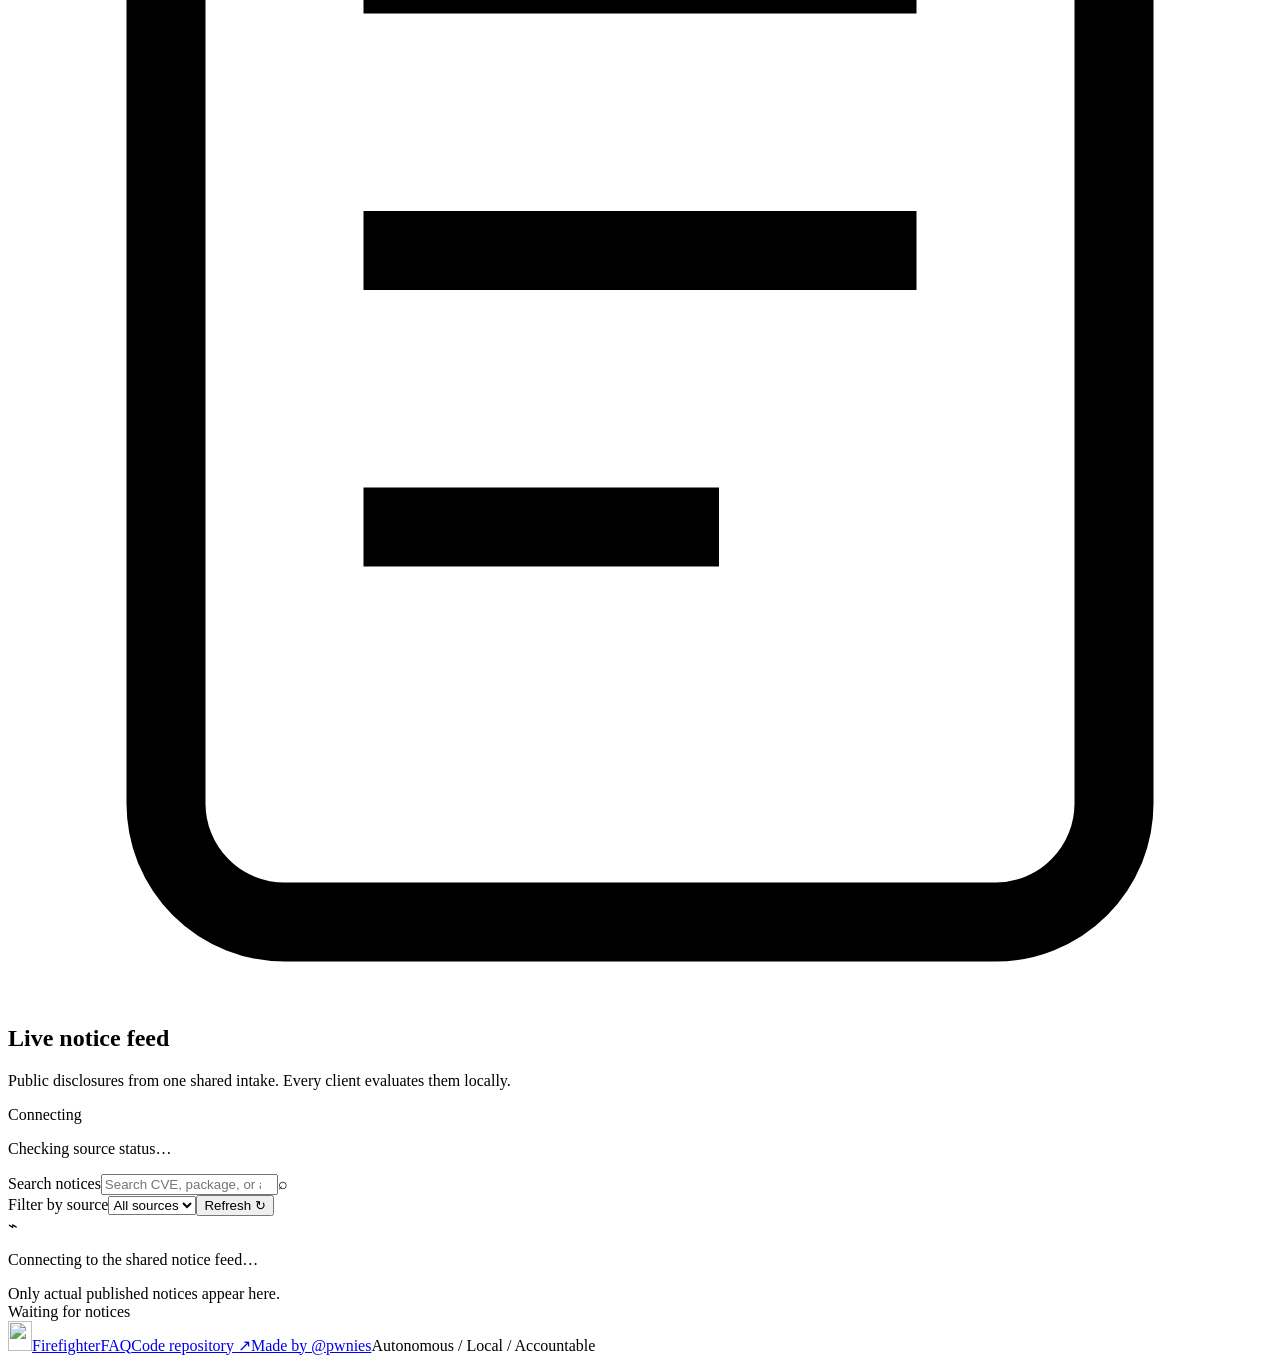
==== commit 9502f623: "site: remove closing architecture tagline" ====
--- a/web/index.html
+++ b/web/index.html
@@ -50,7 +50,6 @@
       </div>
       <aside class="operational-boundary"><div class="section-heading"><svg class="outline-icon" viewBox="0 0 32 36" aria-hidden="true"><path d="m16 2 12 5v11c0 8-12 16-12 16S4 26 4 18V7Z" fill="none" stroke="currentColor" stroke-width="2"/><path d="M16 10v10m0 4v2" stroke="currentColor" stroke-width="2"/></svg><h2 class="eyebrow ruled">Operational boundary</h2></div><h3>Runs as root.<br>Makes changes.<br>Keeps an audit trail.</h3><p>The local LLM decides what to investigate and fix. There are no runtime approval prompts. Commands, results, verification, and recovery attempts are recorded locally.</p><p>Relevant local observations are sent to your configured model API. Secret redaction is best effort.</p><p>A successful patch does not prove a host was never compromised. Backups, independent monitoring, and recovery from a trusted system still matter.</p><a class="text-link" href="https://github.com/jjcm/firefighter/blob/main/docs/threat-model.md" target="_blank" rel="noopener noreferrer">Read the trust model <span aria-hidden="true">↗</span></a></aside>
     </section>
-    <section class="closing-line" aria-label="Architecture boundary"><p>One network for the signal.<br><span>Every client owns the response.</span></p></section>
 
     <section class="notice-panel" id="live-notices" aria-labelledby="notices-title">
       <div class="notice-heading"><div class="section-heading"><svg class="outline-icon" viewBox="0 0 32 36" aria-hidden="true"><g fill="none" stroke="currentColor" stroke-width="2"><rect x="4" y="2" width="24" height="32" rx="3"/><path d="M9 10h14M9 17h14M9 24h9"/></g></svg><div><h2 id="notices-title">Live notice feed</h2><p>Public disclosures from one shared intake. Every client evaluates them locally.</p></div></div><span class="feed-state" id="feed-state"><span class="status-dot pending" aria-hidden="true"></span>Connecting</span></div>
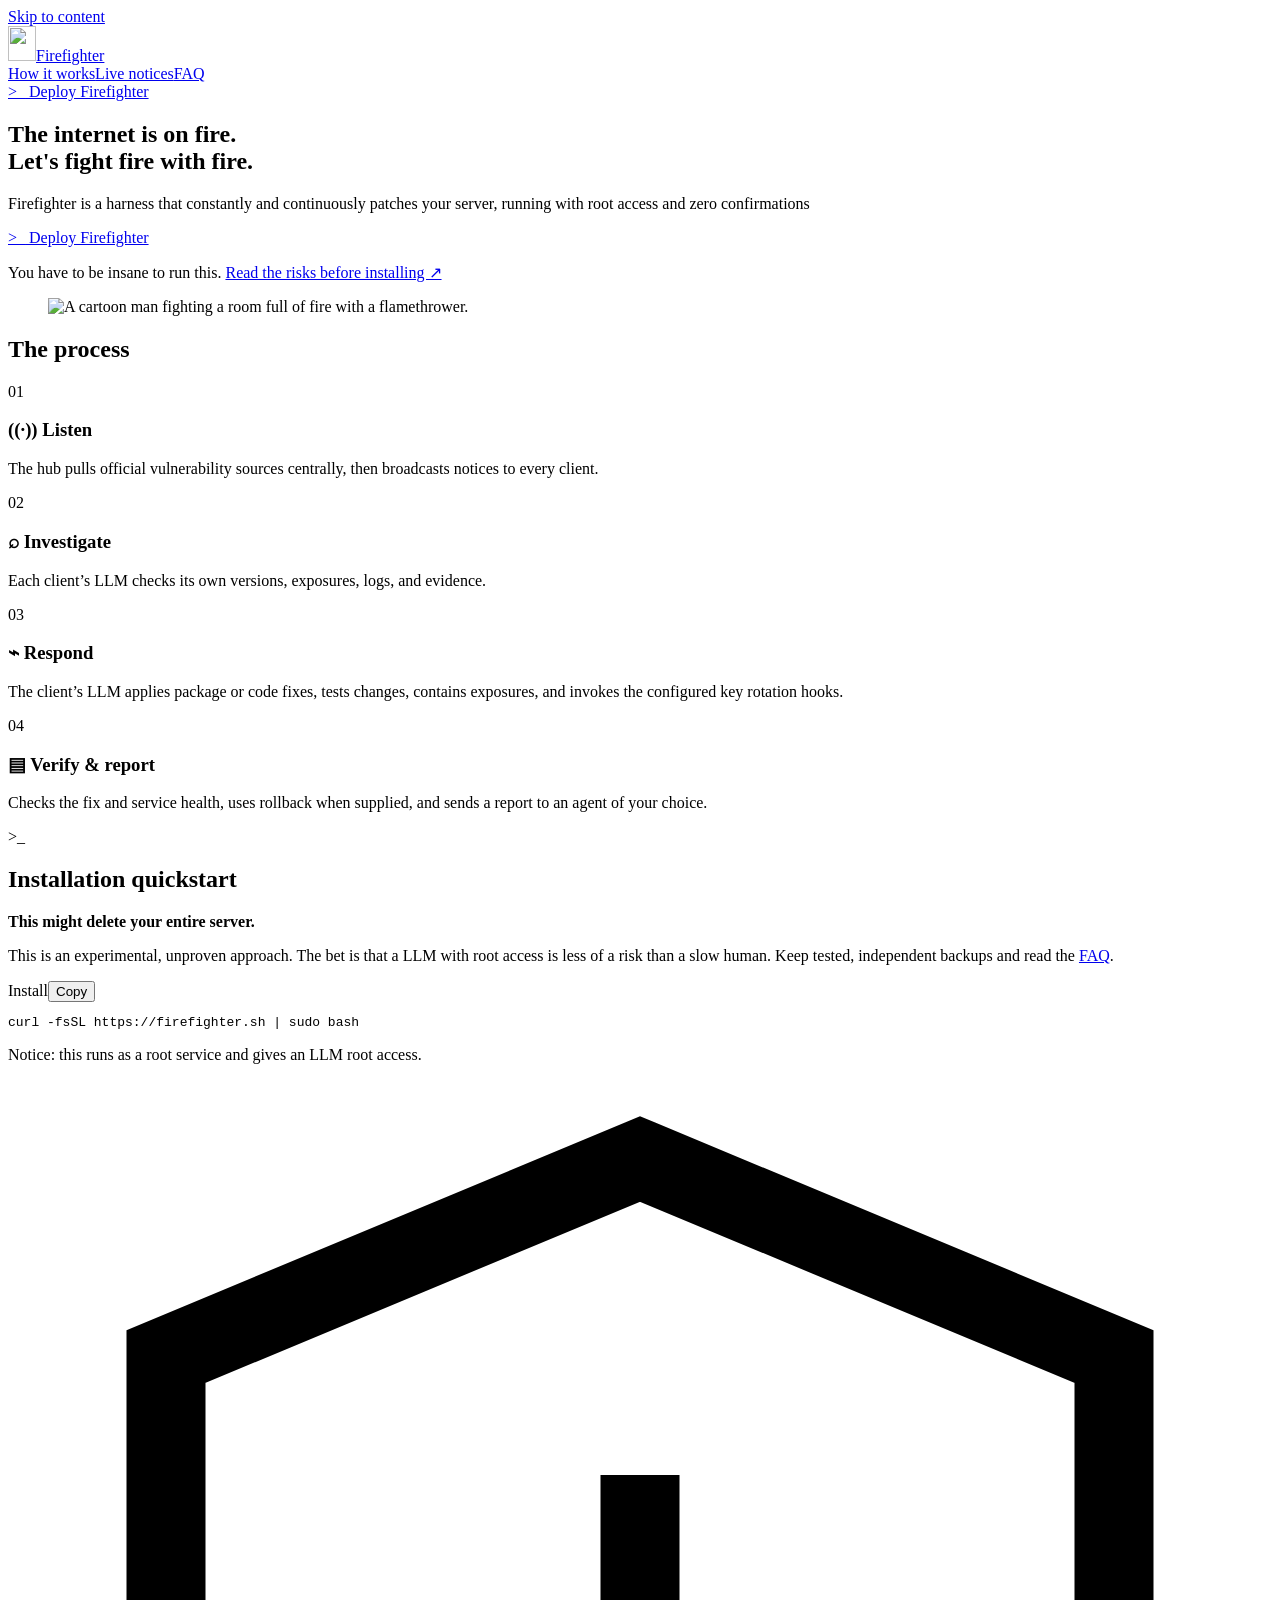
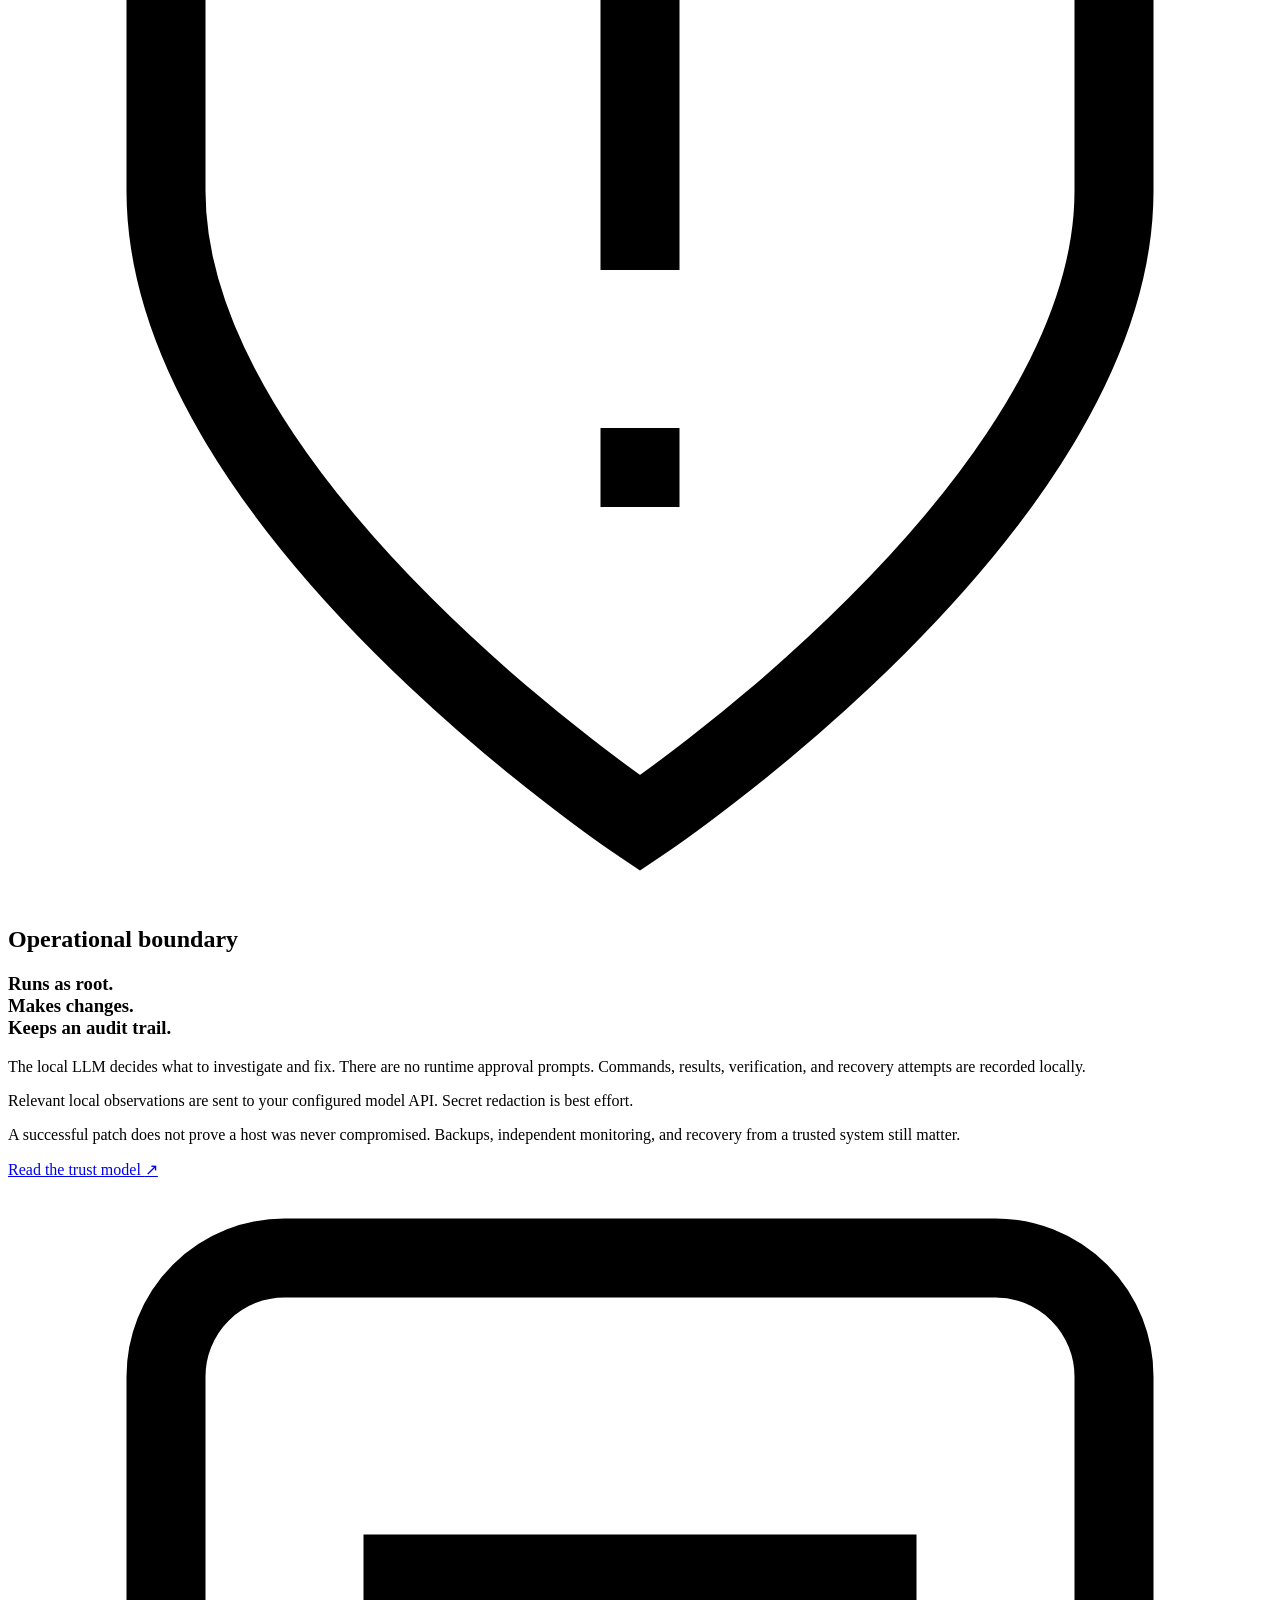
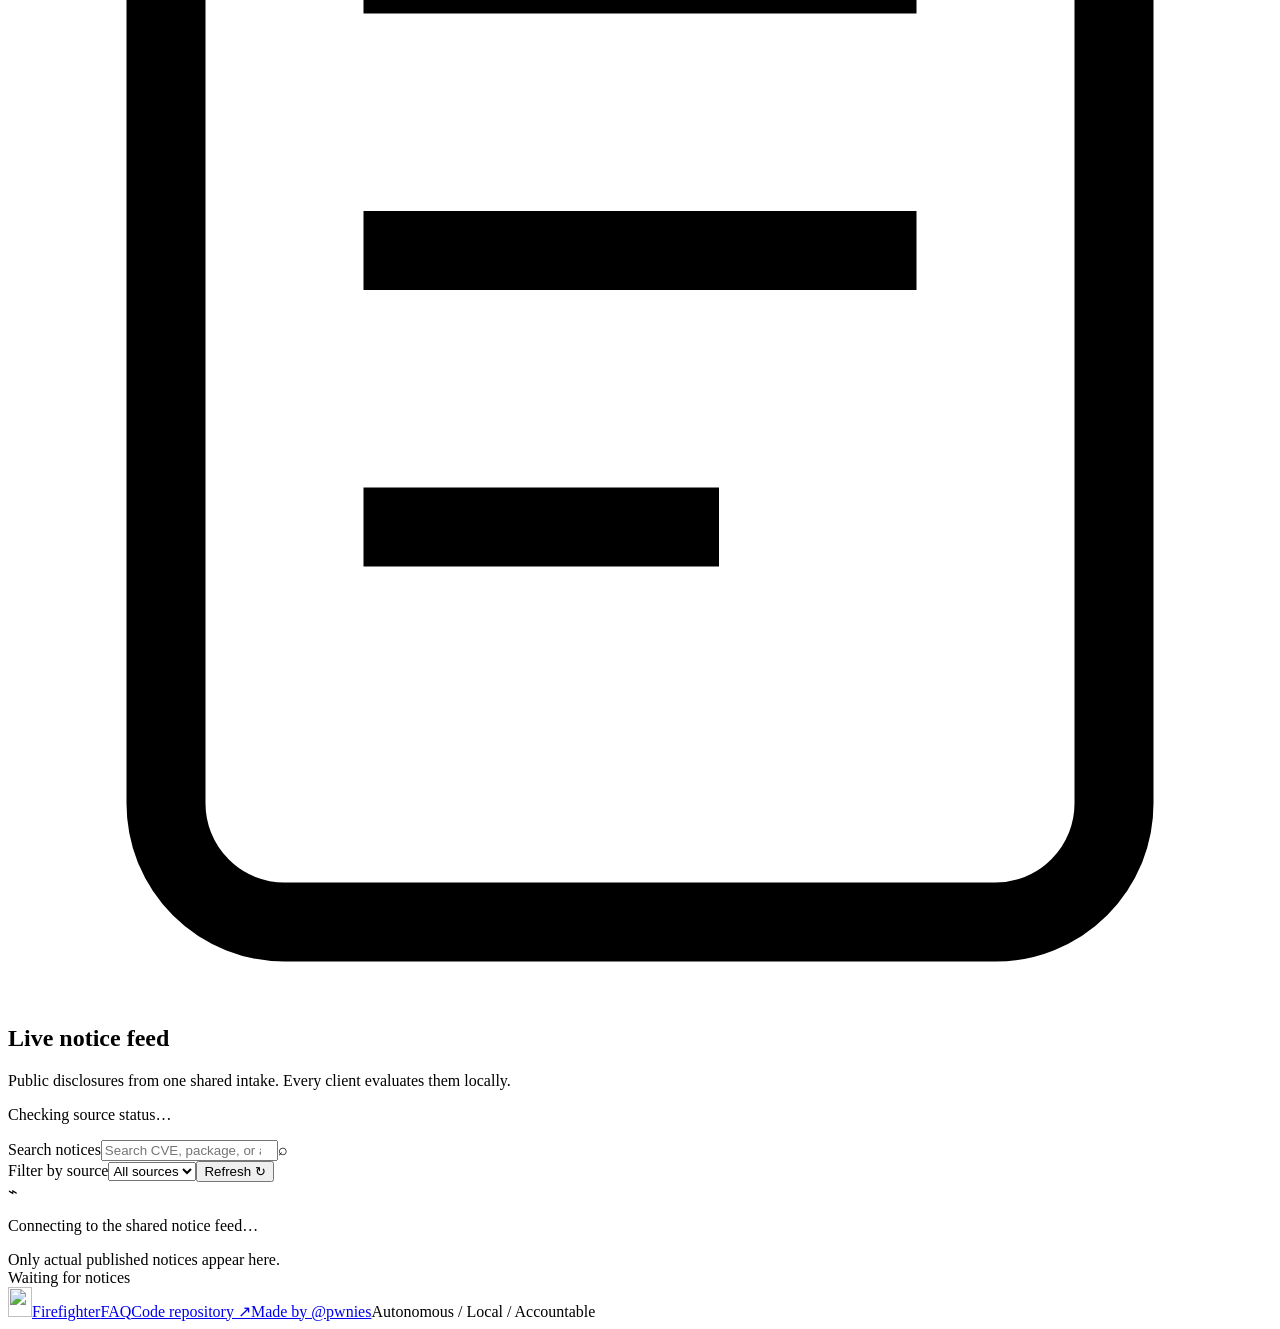
==== commit d9d0e541: "site: remove redundant feed status badge" ====
--- a/web/index.html
+++ b/web/index.html
@@ -8,7 +8,7 @@
   <title>Firefighter</title>
   <link rel="icon" type="image/svg+xml" href="/assets/flame.svg">
   <link rel="stylesheet" href="/styles.css">
-  <script src="/app.js" defer></script>
+  <script src="/app.js?v=464c39aeb29a" defer></script>
 </head>
 <body>
   <a class="skip-link" href="#main">Skip to content</a>
@@ -52,7 +52,7 @@
     </section>
 
     <section class="notice-panel" id="live-notices" aria-labelledby="notices-title">
-      <div class="notice-heading"><div class="section-heading"><svg class="outline-icon" viewBox="0 0 32 36" aria-hidden="true"><g fill="none" stroke="currentColor" stroke-width="2"><rect x="4" y="2" width="24" height="32" rx="3"/><path d="M9 10h14M9 17h14M9 24h9"/></g></svg><div><h2 id="notices-title">Live notice feed</h2><p>Public disclosures from one shared intake. Every client evaluates them locally.</p></div></div><span class="feed-state" id="feed-state"><span class="status-dot pending" aria-hidden="true"></span>Connecting</span></div>
+      <div class="notice-heading"><div class="section-heading"><svg class="outline-icon" viewBox="0 0 32 36" aria-hidden="true"><g fill="none" stroke="currentColor" stroke-width="2"><rect x="4" y="2" width="24" height="32" rx="3"/><path d="M9 10h14M9 17h14M9 24h9"/></g></svg><div><h2 id="notices-title">Live notice feed</h2><p>Public disclosures from one shared intake. Every client evaluates them locally.</p></div></div></div>
       <div class="feed-sources" aria-label="Active vulnerability sources"><div id="source-status-list" class="source-status-list"><p class="muted">Checking source status…</p></div></div>
       <div class="feed-controls"><div class="search-wrap"><label class="visually-hidden" for="notice-search">Search notices</label><input id="notice-search" type="search" placeholder="Search CVE, package, or advisory…" maxlength="120" autocomplete="off"><span aria-hidden="true">⌕</span></div><label class="visually-hidden" for="source-filter">Filter by source</label><select id="source-filter"><option value="">All sources</option></select><button id="refresh-notices" class="text-button" type="button">Refresh <span aria-hidden="true">↻</span></button></div>
       <div class="notice-list" id="notice-list"><div class="feed-placeholder"><span class="loading-mark" aria-hidden="true">⌁</span><p>Connecting to the shared notice feed…</p><span>Only actual published notices appear here.</span></div></div>
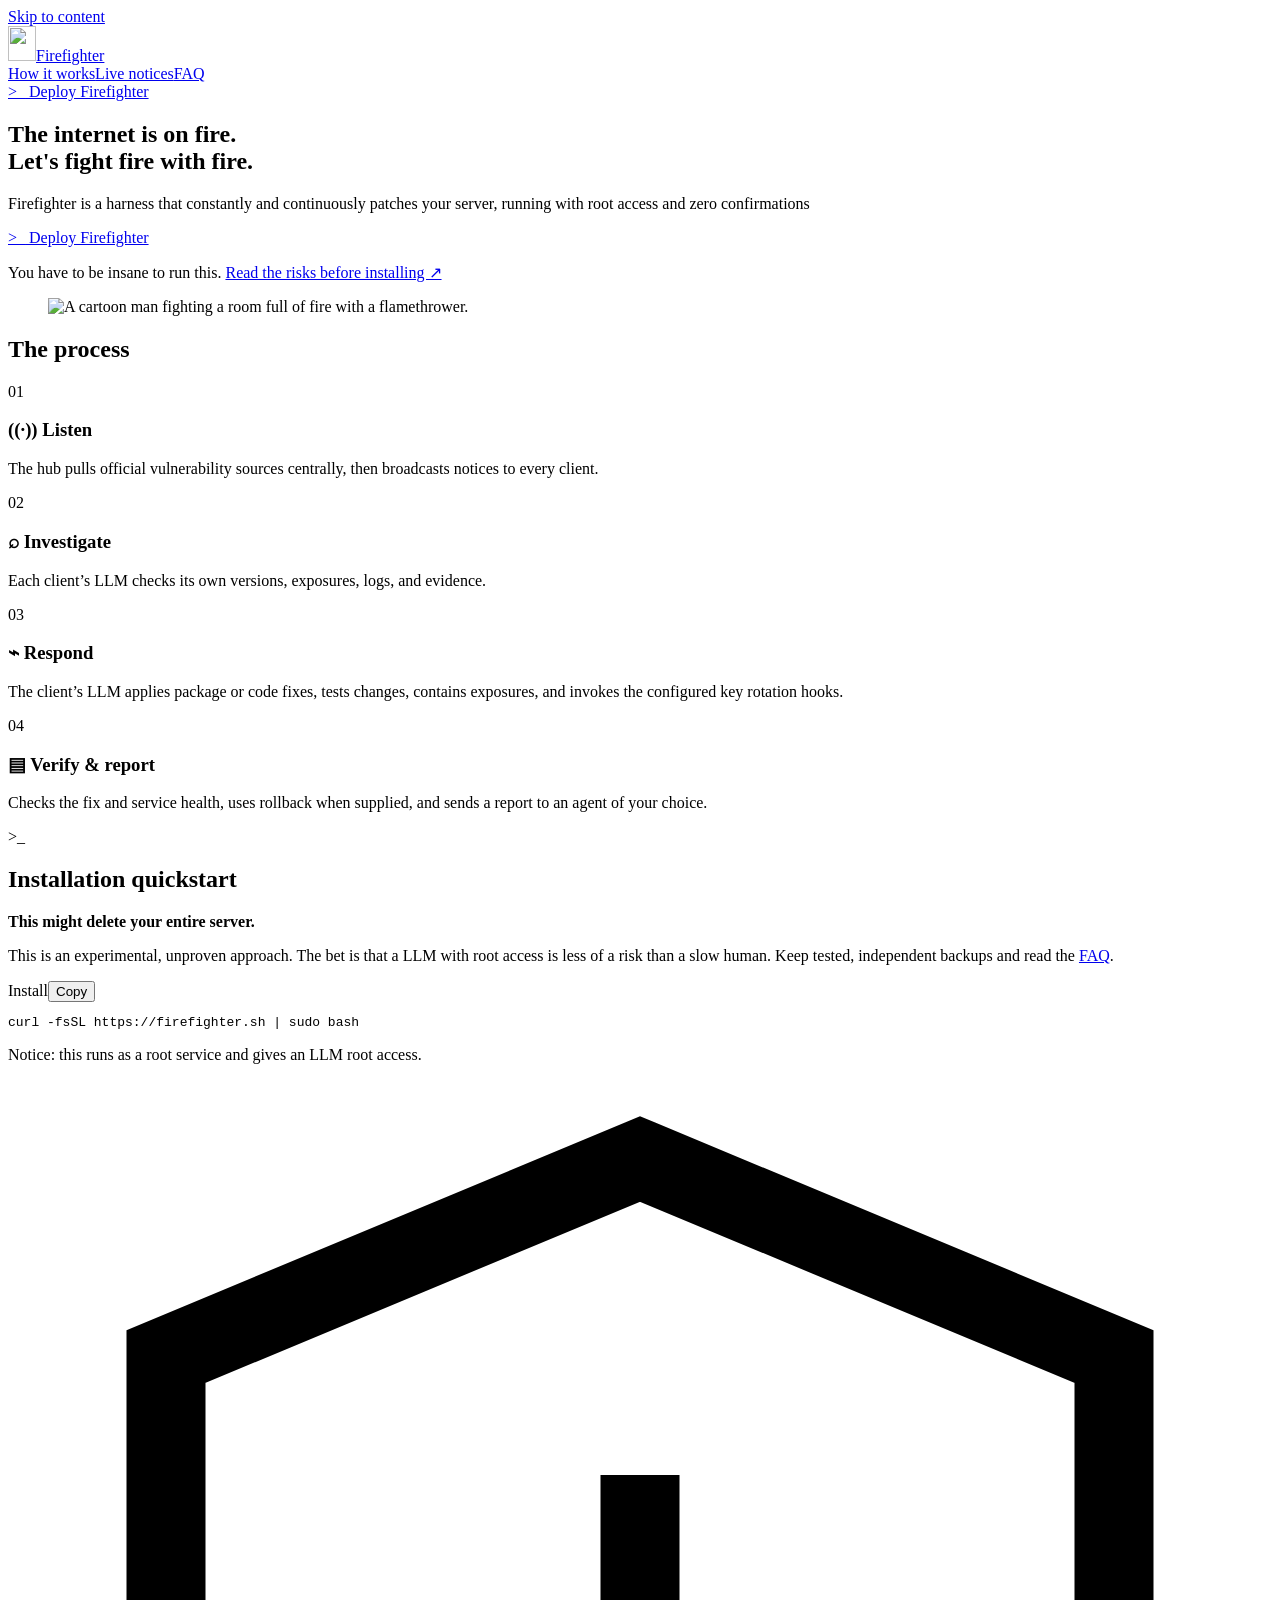
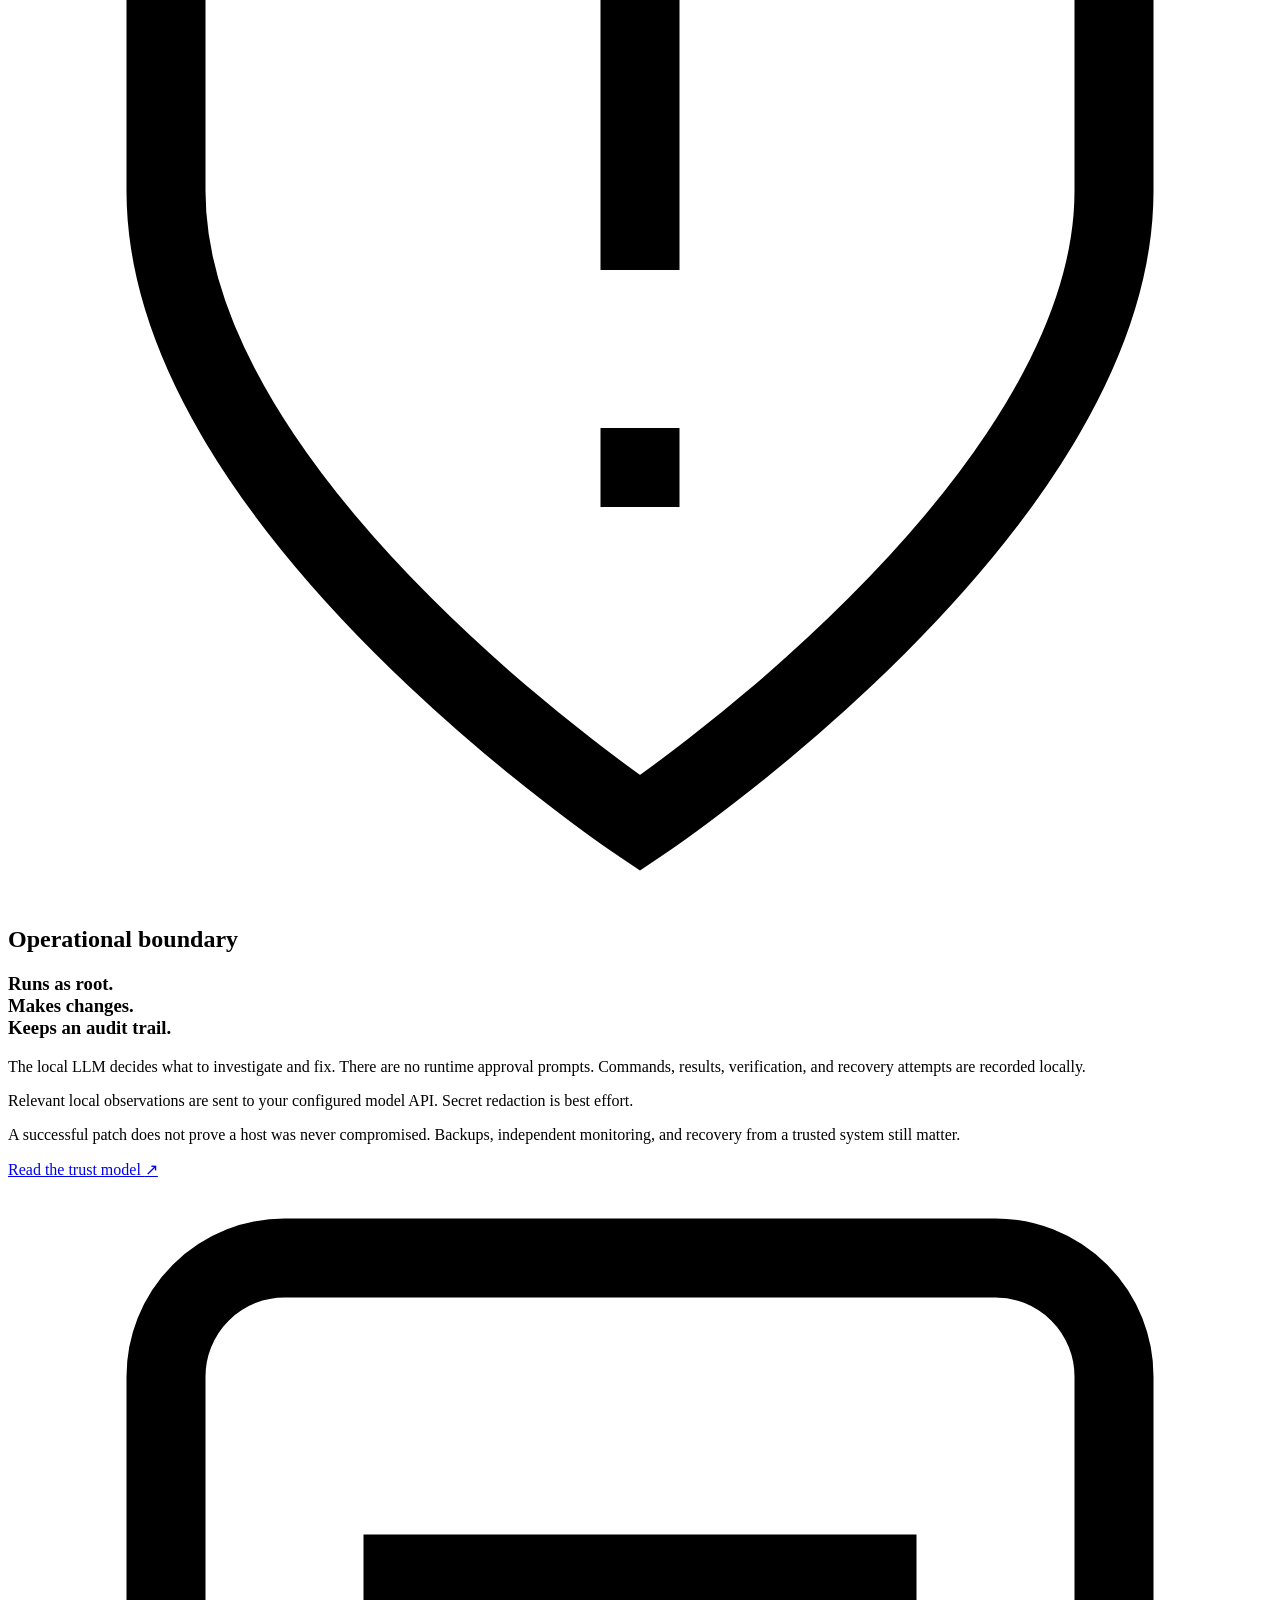
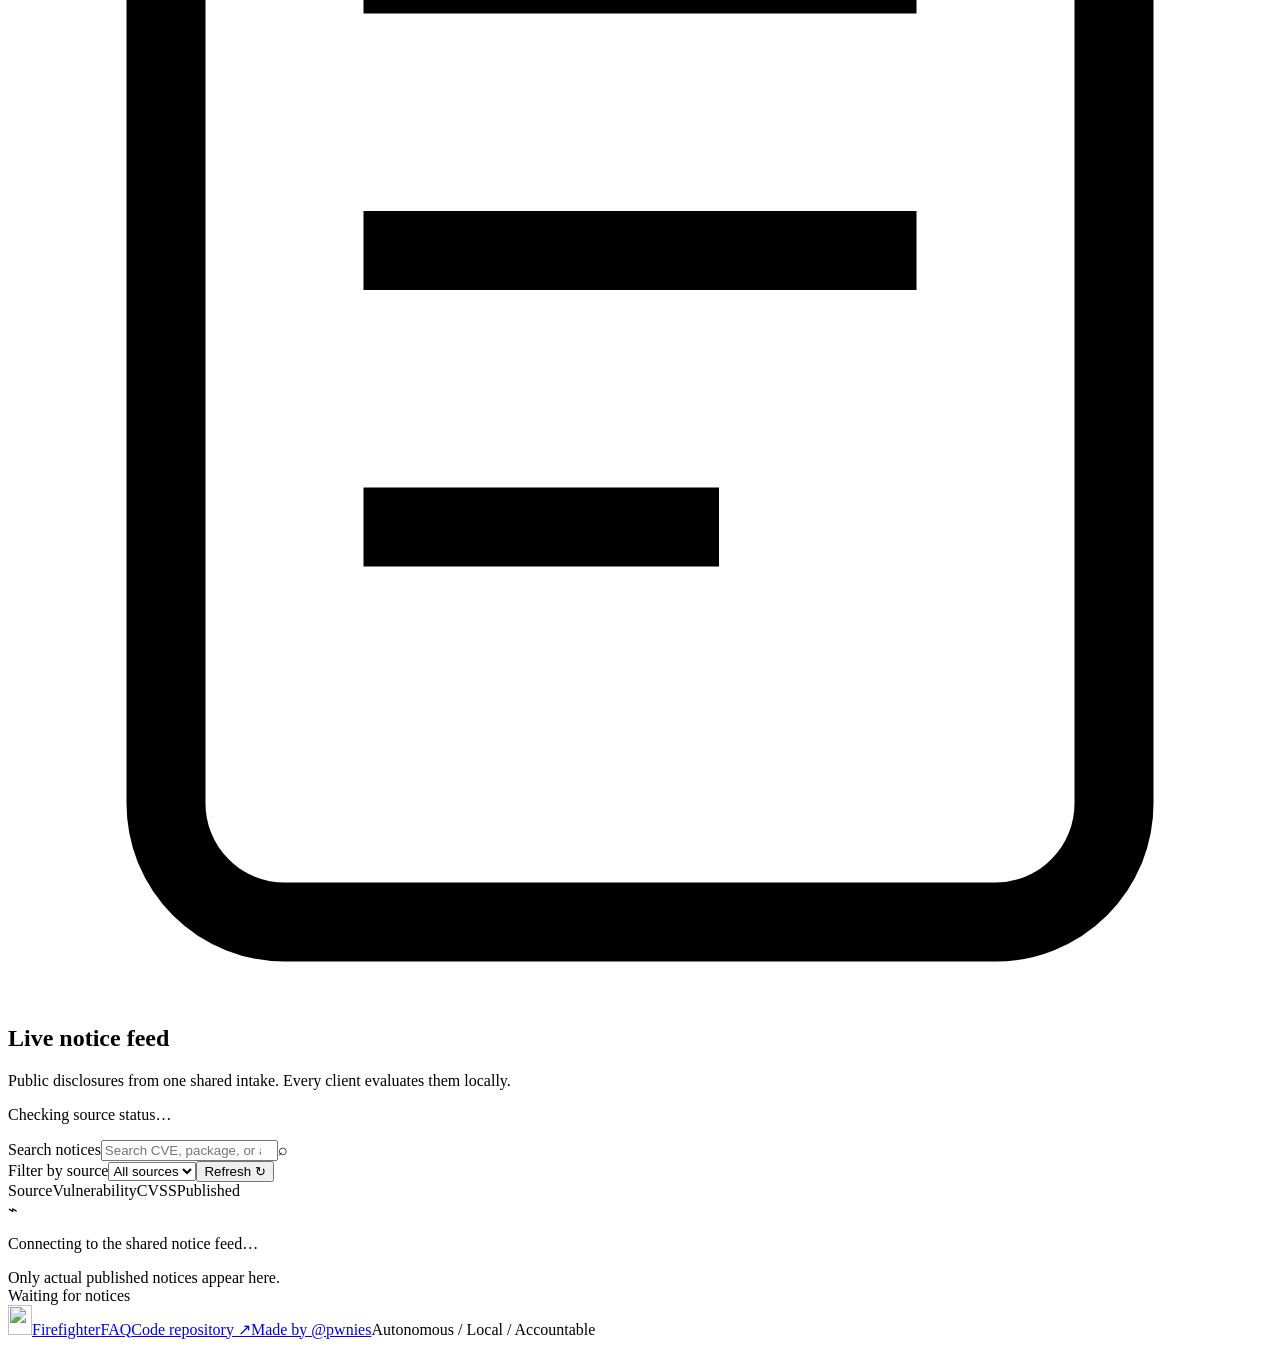
==== commit 45817a6e: "site: show source CVSS scores in notice feed" ====
--- a/web/index.html
+++ b/web/index.html
@@ -7,8 +7,8 @@
   <meta name="description" content="Firefighter is an autonomous defender. Shared vulnerability notices. Independent local investigation, patching, verification, and reporting.">
   <title>Firefighter</title>
   <link rel="icon" type="image/svg+xml" href="/assets/flame.svg">
-  <link rel="stylesheet" href="/styles.css">
-  <script src="/app.js?v=464c39aeb29a" defer></script>
+  <link rel="stylesheet" href="/styles.css?v=802d9f563fe5">
+  <script src="/app.js?v=5104b41999ff" defer></script>
 </head>
 <body>
   <a class="skip-link" href="#main">Skip to content</a>
@@ -55,6 +55,7 @@
       <div class="notice-heading"><div class="section-heading"><svg class="outline-icon" viewBox="0 0 32 36" aria-hidden="true"><g fill="none" stroke="currentColor" stroke-width="2"><rect x="4" y="2" width="24" height="32" rx="3"/><path d="M9 10h14M9 17h14M9 24h9"/></g></svg><div><h2 id="notices-title">Live notice feed</h2><p>Public disclosures from one shared intake. Every client evaluates them locally.</p></div></div></div>
       <div class="feed-sources" aria-label="Active vulnerability sources"><div id="source-status-list" class="source-status-list"><p class="muted">Checking source status…</p></div></div>
       <div class="feed-controls"><div class="search-wrap"><label class="visually-hidden" for="notice-search">Search notices</label><input id="notice-search" type="search" placeholder="Search CVE, package, or advisory…" maxlength="120" autocomplete="off"><span aria-hidden="true">⌕</span></div><label class="visually-hidden" for="source-filter">Filter by source</label><select id="source-filter"><option value="">All sources</option></select><button id="refresh-notices" class="text-button" type="button">Refresh <span aria-hidden="true">↻</span></button></div>
+      <div class="notice-columns" aria-hidden="true"><span>Source</span><span>Vulnerability</span><span>CVSS</span><span>Published</span><span></span></div>
       <div class="notice-list" id="notice-list"><div class="feed-placeholder"><span class="loading-mark" aria-hidden="true">⌁</span><p>Connecting to the shared notice feed…</p><span>Only actual published notices appear here.</span></div></div>
       <div class="feed-footer"><span id="feed-result" role="status" aria-live="polite">Waiting for notices</span><button id="show-more" class="text-button" type="button" hidden>Show more <span aria-hidden="true">↓</span></button></div>
       <noscript><p class="noscript">Enable JavaScript to view the live notice feed.</p></noscript>
